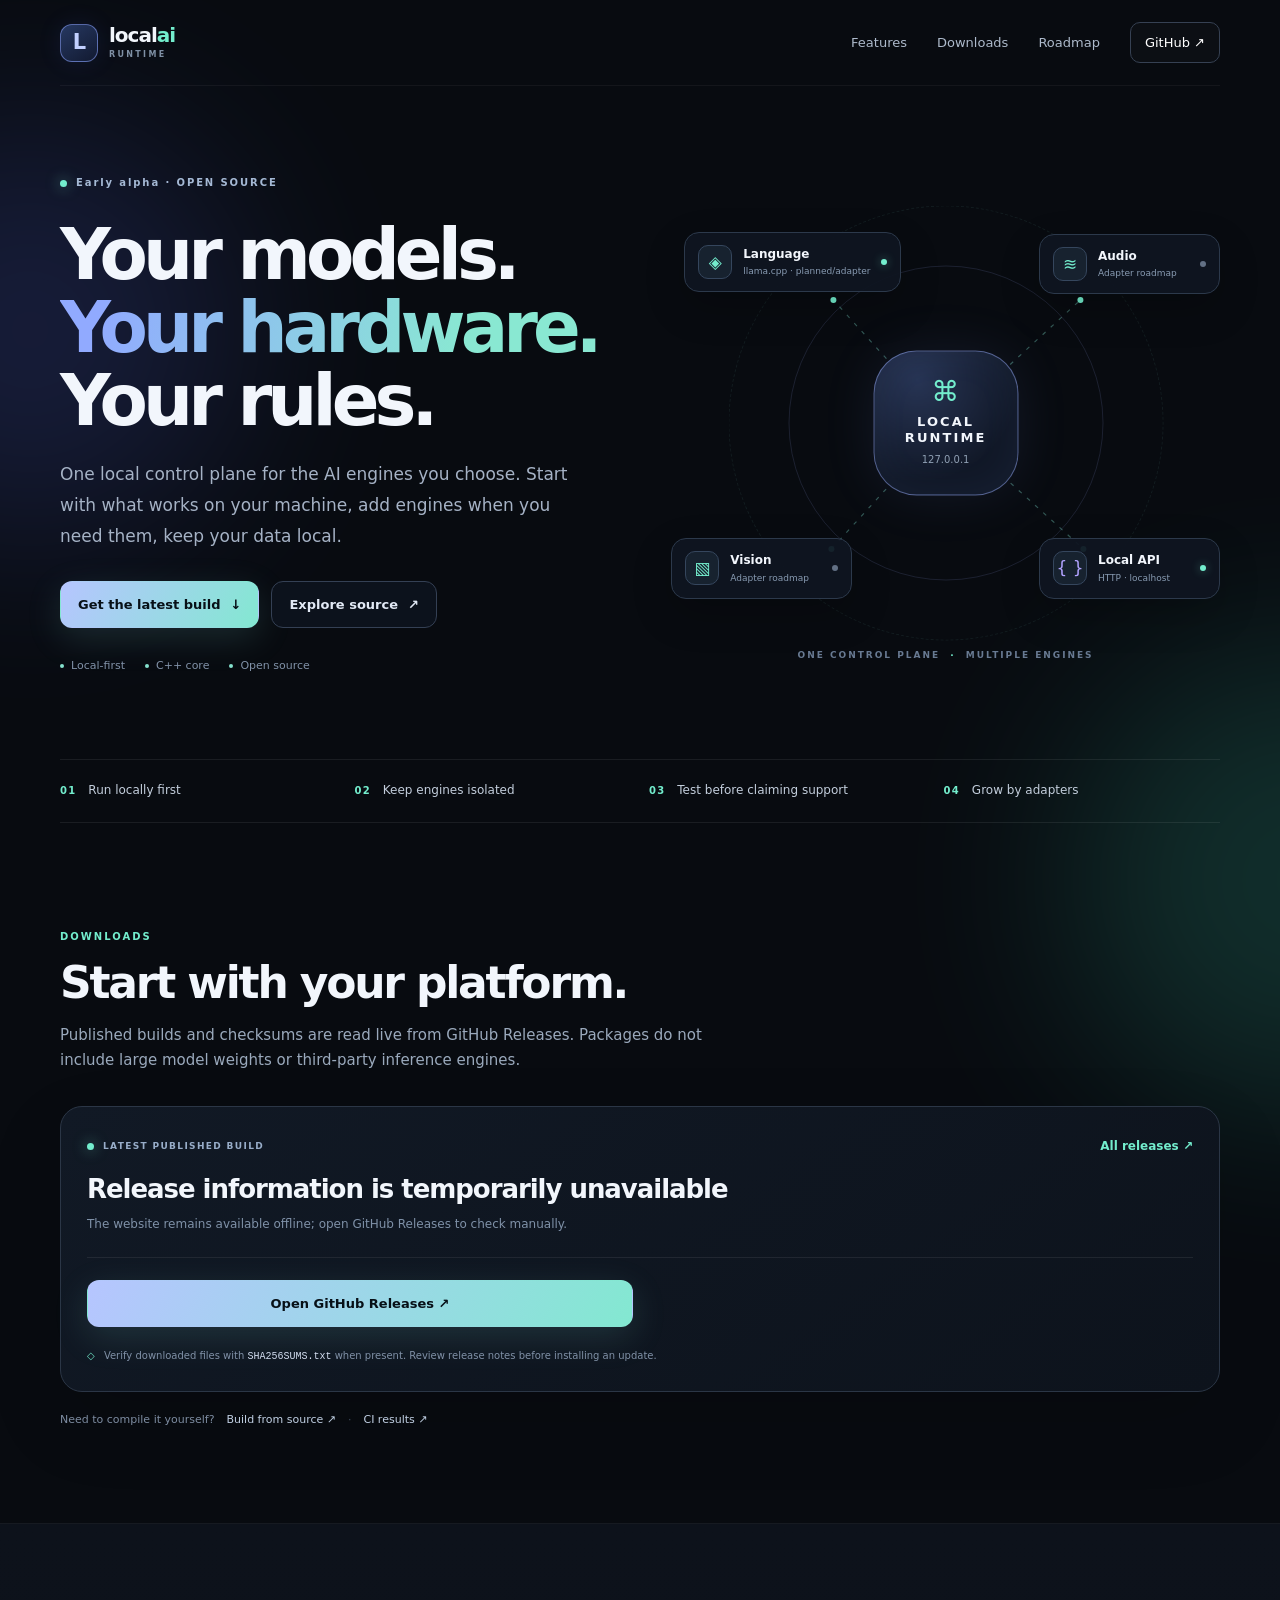
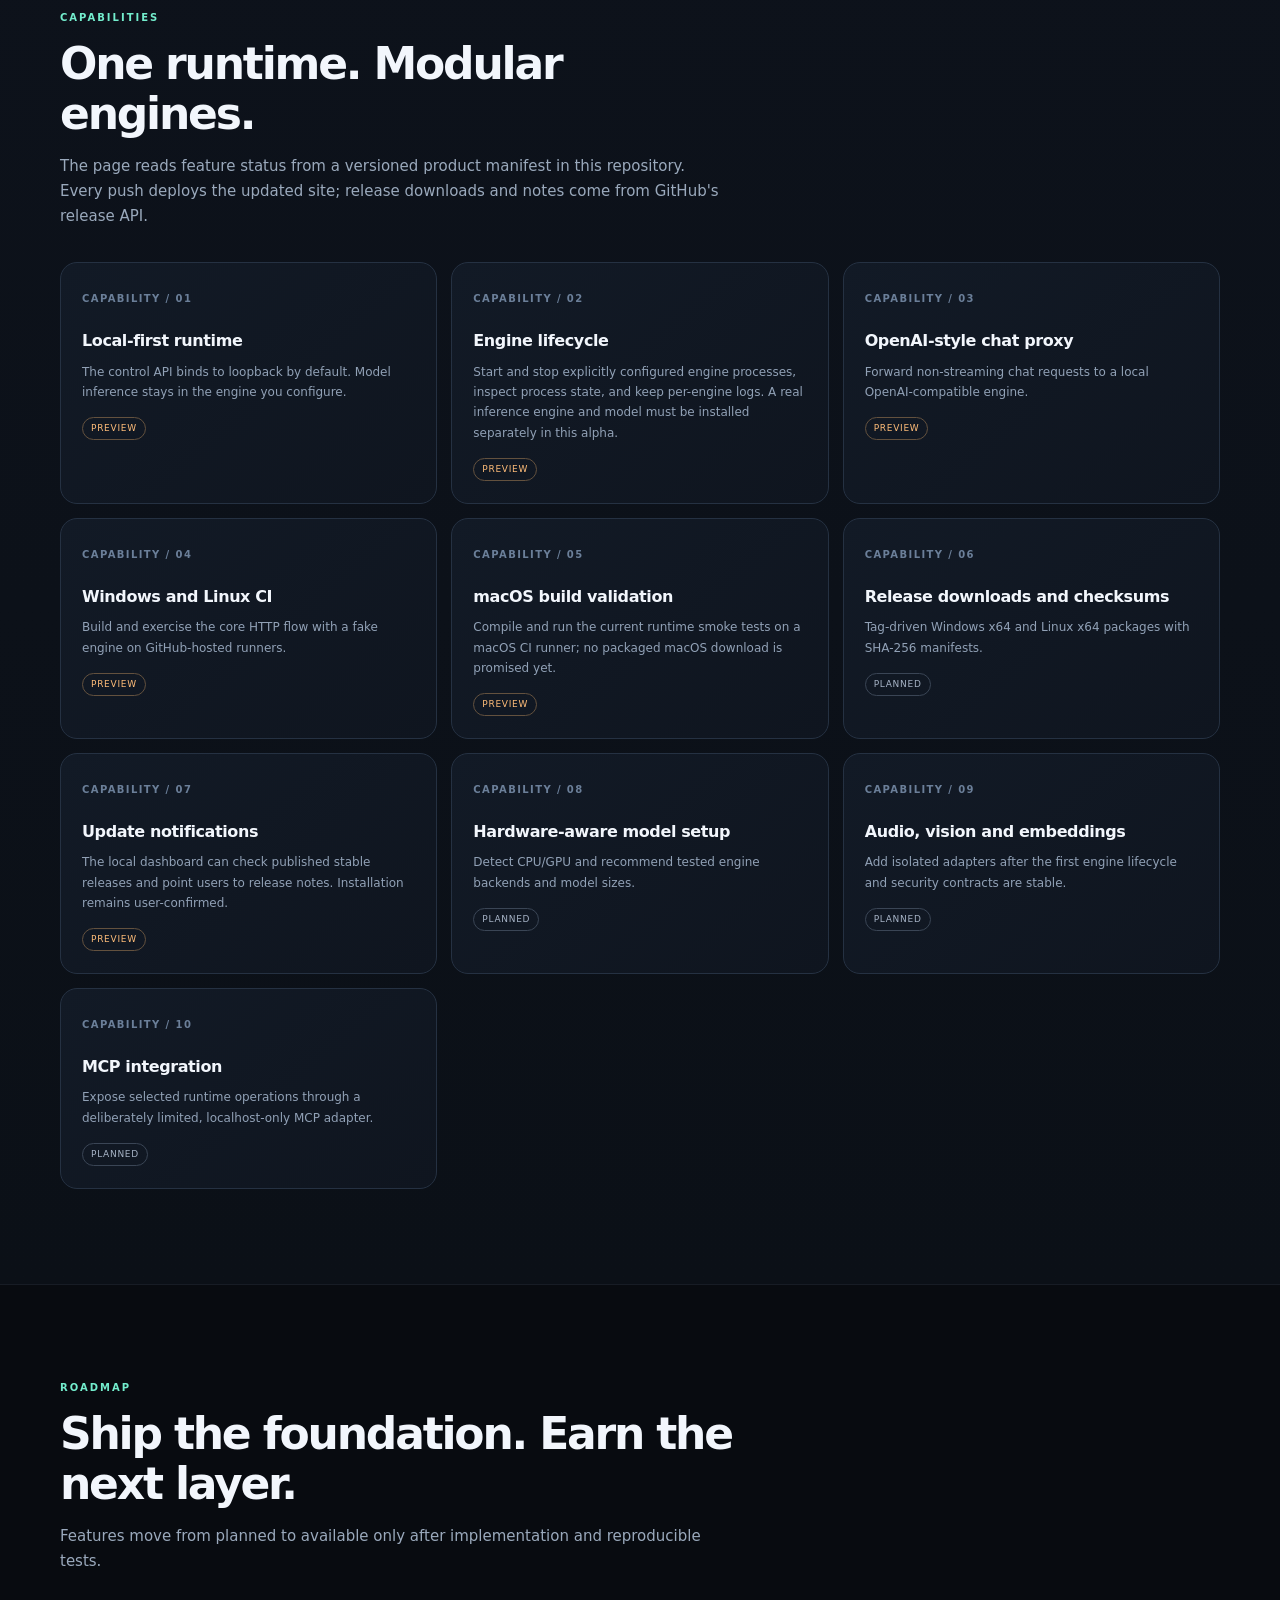
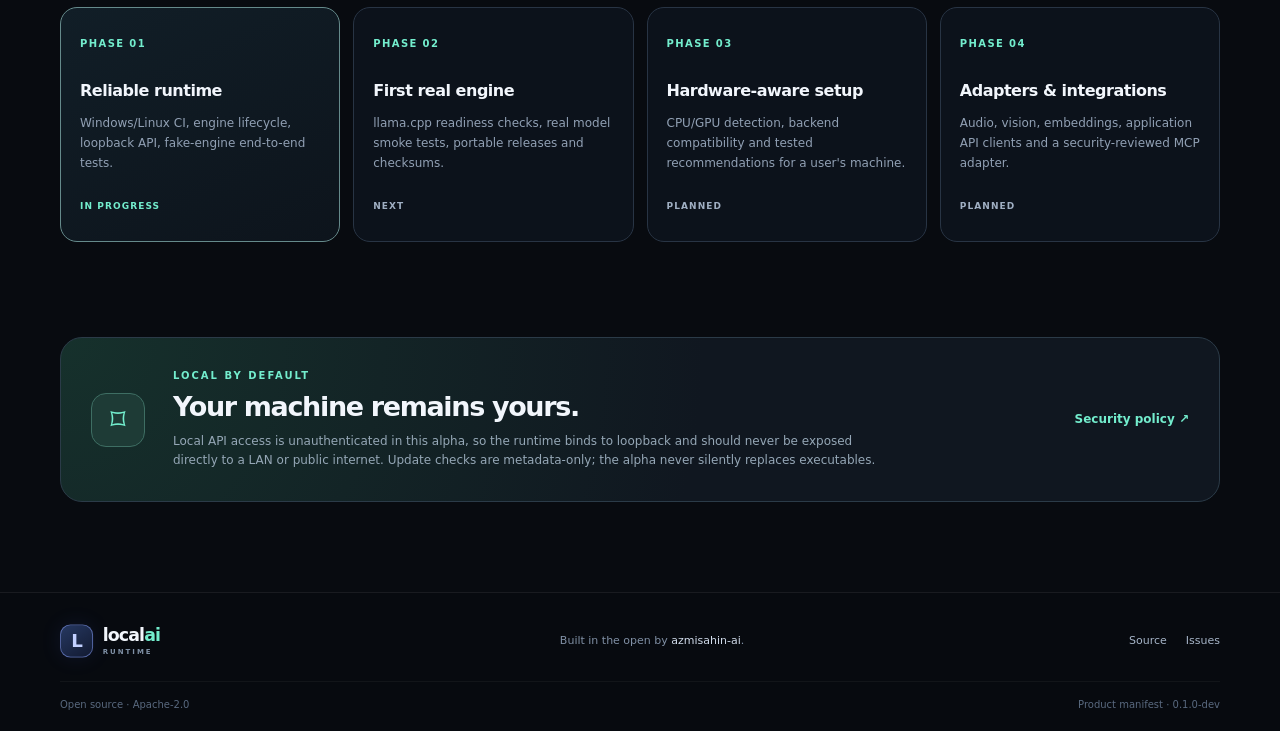
==== site/index.html @ 9ad7e056 "ci: add cross-platform release and website automation" ====
<!doctype html>
<html lang="en">
<head>
  <meta charset="utf-8">
  <meta name="viewport" content="width=device-width, initial-scale=1">
  <meta name="color-scheme" content="dark">
  <meta name="description" content="Local AI Runtime is a local-first, hardware-aware manager for open AI engines, APIs, and models on your own machine or server.">
  <title>Local AI Runtime — Your models. Your hardware.</title>
  <link rel="icon" href="./assets/favicon.svg" type="image/svg+xml">
  <link rel="stylesheet" href="./styles.css">
  <script src="./app.js" defer></script>
</head>
<body>
  <div class="ambient ambient-one"></div><div class="ambient ambient-two"></div>
  <header class="nav container">
    <a class="brand" href="#top" aria-label="Local AI Runtime home"><span class="brand-mark">L</span><span>local<span class="brand-accent">ai</span><small>RUNTIME</small></span></a>
    <nav aria-label="Main navigation">
      <a href="#features">Features</a><a href="#downloads">Downloads</a><a href="#roadmap">Roadmap</a>
      <a class="nav-github" href="https://github.com/azmisahin-ai/local-ai-runtime" target="_blank" rel="noopener noreferrer">GitHub <span aria-hidden="true">↗</span></a>
    </nav>
  </header>

  <main id="top">
    <section class="hero container">
      <div class="hero-copy">
        <div class="status-line"><span class="pulse"></span><span id="project-status">EARLY ALPHA · OPEN SOURCE</span></div>
        <h1>Your models.<br><span class="gradient-text">Your hardware.</span><br>Your rules.</h1>
        <p class="hero-lede">One local control plane for the AI engines you choose. Start with what works on your machine, add engines when you need them, keep your data local.</p>
        <div class="hero-actions"><a class="button button-primary" href="#downloads">Get the latest build <span aria-hidden="true">↓</span></a><a class="button button-ghost" href="https://github.com/azmisahin-ai/local-ai-runtime" target="_blank" rel="noopener noreferrer">Explore source <span aria-hidden="true">↗</span></a></div>
        <div class="hero-proof"><span><i></i> Local-first</span><span><i></i> C++ core</span><span><i></i> Open source</span></div>
      </div>
      <div class="hero-visual" aria-label="Illustration of local AI runtime control plane">
        <div class="orbit orbit-a"></div><div class="orbit orbit-b"></div>
        <div class="core-node"><div class="core-glyph">⌘</div><strong>LOCAL<br>RUNTIME</strong><small>127.0.0.1</small></div>
        <div class="engine-node node-llm"><span class="node-symbol">◈</span><span><strong>Language</strong><small>llama.cpp · planned/adapter</small></span><b class="node-dot"></b></div>
        <div class="engine-node node-audio"><span class="node-symbol">≋</span><span><strong>Audio</strong><small>Adapter roadmap</small></span><b class="node-dot muted"></b></div>
        <div class="engine-node node-vision"><span class="node-symbol">▧</span><span><strong>Vision</strong><small>Adapter roadmap</small></span><b class="node-dot muted"></b></div>
        <div class="engine-node node-api"><span class="node-symbol">{ }</span><span><strong>Local API</strong><small>HTTP · localhost</small></span><b class="node-dot"></b></div>
        <svg class="connectors" viewBox="0 0 540 490" fill="none" aria-hidden="true"><path d="M270 246 L158 122"/><path d="M270 246 L405 122"/><path d="M270 246 L156 371"/><path d="M270 246 L408 371"/><circle cx="270" cy="246" r="4"/><circle cx="158" cy="122" r="3"/><circle cx="405" cy="122" r="3"/><circle cx="156" cy="371" r="3"/><circle cx="408" cy="371" r="3"/></svg>
        <div class="visual-caption">ONE CONTROL PLANE <span>·</span> MULTIPLE ENGINES</div>
      </div>
    </section>

    <section class="signal-strip container" aria-label="Project principles"><div><b>01</b><span>Run locally first</span></div><div><b>02</b><span>Keep engines isolated</span></div><div><b>03</b><span>Test before claiming support</span></div><div><b>04</b><span>Grow by adapters</span></div></section>

    <section id="downloads" class="section container">
      <div class="section-intro"><p class="eyebrow">DOWNLOADS</p><h2>Start with your platform.</h2><p>Published builds and checksums are read live from GitHub Releases. Packages do not include large model weights or third-party inference engines.</p></div>
      <div class="release-card">
        <div class="release-top"><div><span class="release-label"><span class="pulse"></span> LATEST PUBLISHED BUILD</span><h3 id="latest-version">Checking releases…</h3><p id="latest-meta" class="muted-text">Connecting to GitHub Releases</p></div><a id="all-releases" href="https://github.com/azmisahin-ai/local-ai-runtime/releases" target="_blank" rel="noopener noreferrer" class="text-link">All releases ↗</a></div>
        <div id="download-grid" class="download-grid"><div class="download-option"><span class="platform-icon">⊞</span><div><strong>Windows x64</strong><small>Portable ZIP · model engine not included</small></div><span class="download-wait">Loading</span></div><div class="download-option"><span class="platform-icon">⌁</span><div><strong>Linux x64</strong><small>Portable TAR.GZ · runtime dependencies apply</small></div><span class="download-wait">Loading</span></div></div>
        <p class="checksum-note"><span aria-hidden="true">◇</span> Verify downloaded files with <code>SHA256SUMS.txt</code> when present. Review release notes before installing an update.</p>
      </div>
      <div class="download-footnote"><span>Need to compile it yourself?</span><a href="https://github.com/azmisahin-ai/local-ai-runtime#build-from-source" target="_blank" rel="noopener noreferrer">Build from source ↗</a><span class="bullet">·</span><a href="https://github.com/azmisahin-ai/local-ai-runtime/actions" target="_blank" rel="noopener noreferrer">CI results ↗</a></div>
    </section>

    <section id="features" class="section section-alt">
      <div class="container">
        <div class="section-intro"><p class="eyebrow">CAPABILITIES</p><h2>One runtime. Modular engines.</h2><p>The page reads feature status from a versioned product manifest in this repository. Every push deploys the updated site; release downloads and notes come from GitHub's release API.</p></div>
        <div id="feature-grid" class="feature-grid"><div class="feature-card skeleton"></div><div class="feature-card skeleton"></div><div class="feature-card skeleton"></div></div>
      </div>
    </section>

    <section id="roadmap" class="section container roadmap-section">
      <div class="section-intro"><p class="eyebrow">ROADMAP</p><h2>Ship the foundation. Earn the next layer.</h2><p>Features move from planned to available only after implementation and reproducible tests.</p></div>
      <div class="roadmap-grid">
        <article class="roadmap-step current"><span class="step-no">PHASE 01</span><h3>Reliable runtime</h3><p>Windows/Linux CI, engine lifecycle, loopback API, fake-engine end-to-end tests.</p><span class="phase-status">IN PROGRESS</span></article>
        <article class="roadmap-step"><span class="step-no">PHASE 02</span><h3>First real engine</h3><p>llama.cpp readiness checks, real model smoke tests, portable releases and checksums.</p><span class="phase-status">NEXT</span></article>
        <article class="roadmap-step"><span class="step-no">PHASE 03</span><h3>Hardware-aware setup</h3><p>CPU/GPU detection, backend compatibility and tested recommendations for a user's machine.</p><span class="phase-status">PLANNED</span></article>
        <article class="roadmap-step"><span class="step-no">PHASE 04</span><h3>Adapters & integrations</h3><p>Audio, vision, embeddings, application API clients and a security-reviewed MCP adapter.</p><span class="phase-status">PLANNED</span></article>
      </div>
    </section>

    <section class="section safety-section"><div class="container safety-card"><div class="safety-icon">⌑</div><div><p class="eyebrow">LOCAL BY DEFAULT</p><h2>Your machine remains yours.</h2><p>Local API access is unauthenticated in this alpha, so the runtime binds to loopback and should never be exposed directly to a LAN or public internet. Update checks are metadata-only; the alpha never silently replaces executables.</p></div><a href="https://github.com/azmisahin-ai/local-ai-runtime/blob/main/SECURITY.md" target="_blank" rel="noopener noreferrer" class="text-link">Security policy ↗</a></div></section>
  </main>

  <footer class="site-footer"><div class="container footer-inner"><a class="brand" href="#top"><span class="brand-mark">L</span><span>local<span class="brand-accent">ai</span><small>RUNTIME</small></span></a><p>Built in the open by <a href="https://github.com/azmisahin-ai" target="_blank" rel="noopener noreferrer">azmisahin-ai</a>.</p><div><a href="https://github.com/azmisahin-ai/local-ai-runtime" target="_blank" rel="noopener noreferrer">Source</a><a href="https://github.com/azmisahin-ai/local-ai-runtime/issues" target="_blank" rel="noopener noreferrer">Issues</a></div></div><div class="container footer-bottom"><span>Open source · Apache-2.0</span><span id="site-updated">Project data loads from this repository</span></div></footer>
</body>
</html>
---- site/styles.css ----
:root{color-scheme:dark;--bg:#080b10;--panel:#101620;--panel2:#0d121b;--line:#202a38;--text:#f2f6fc;--muted:#9aa9bc;--accent:#91aaff;--mint:#73edcd;--violet:#b2a2ff;--orange:#ffbd79;--radius:22px;font-family:Inter,ui-sans-serif,system-ui,-apple-system,BlinkMacSystemFont,"Segoe UI",sans-serif}*{box-sizing:border-box}html{scroll-behavior:smooth}body{margin:0;background:var(--bg);color:var(--text);font-size:15px;line-height:1.65;overflow-x:hidden}a{color:inherit}.container{width:min(1160px,calc(100% - 48px));margin-inline:auto}.ambient{position:absolute;pointer-events:none;filter:blur(95px);opacity:.17;border-radius:50%;z-index:-1}.ambient-one{width:420px;height:420px;left:-180px;top:120px;background:#5e72ff}.ambient-two{width:460px;height:460px;right:-250px;top:650px;background:#3dd7b0}.nav{height:86px;display:flex;align-items:center;justify-content:space-between;border-bottom:1px solid #ffffff0c}.brand{display:inline-flex;align-items:center;gap:11px;text-decoration:none;font-weight:800;letter-spacing:-.05em;font-size:20px;line-height:1.05}.brand-mark{width:38px;height:38px;display:grid;place-items:center;border:1px solid #8da5ff8c;background:linear-gradient(145deg,#263861,#121a31);border-radius:12px;color:#c2d0ff;font-size:21px;box-shadow:0 0 25px #5d7aff1a}.brand-accent{color:var(--mint)}.brand small{display:block;font-size:8px;letter-spacing:.29em;font-weight:700;color:#7f90a5;margin-top:5px}.nav nav{display:flex;align-items:center;gap:30px}.nav nav a{color:#adbacb;text-decoration:none;font-size:13px;transition:color .2s}.nav nav a:hover{color:white}.nav nav .nav-github{color:#fff;border:1px solid #364153;padding:9px 14px;border-radius:10px;background:#ffffff04}.hero{display:grid;grid-template-columns:1.02fr .98fr;align-items:center;gap:40px;padding-top:84px;padding-bottom:80px;min-height:560px}.status-line,.release-label,.hero-proof span{display:inline-flex;align-items:center;gap:9px}.status-line{color:#a5b9d5;font-size:10px;letter-spacing:.19em;font-weight:800}.pulse{height:7px;width:7px;border-radius:50%;background:var(--mint);display:inline-block;box-shadow:0 0 14px #73edcd9c}.hero h1{font-size:clamp(47px,5.5vw,72px);line-height:1.04;letter-spacing:-.07em;margin:24px 0 21px;font-weight:750}.gradient-text{background:linear-gradient(100deg,#91aaff 8%,#89e8d2 75%);background-clip:text;-webkit-background-clip:text;color:transparent}.hero-lede{max-width:530px;color:#a5b2c5;font-size:17px;line-height:1.8;margin:0}.hero-actions{display:flex;gap:12px;flex-wrap:wrap;margin-top:30px}.button{min-height:47px;display:inline-flex;align-items:center;justify-content:center;gap:10px;padding:0 17px;border-radius:12px;font-weight:700;font-size:13px;text-decoration:none;border:1px solid transparent;transition:transform .18s,border-color .18s,background .18s;cursor:pointer}.button:hover{transform:translateY(-2px)}.button-primary{background:linear-gradient(120deg,#b6c5ff,#83e8d1);color:#071017;box-shadow:0 10px 35px #82d7d026}.button-ghost{border-color:#344054;color:#e2e9f5;background:#0c121c}.hero-proof{display:flex;gap:20px;flex-wrap:wrap;margin-top:29px;color:#8192a8;font-size:11px}.hero-proof span{gap:7px}.hero-proof i{width:4px;height:4px;border-radius:50%;background:#85e2ce}.hero-visual{height:490px;position:relative;isolation:isolate}.orbit{position:absolute;top:50%;left:50%;border:1px solid #9aafff22;border-radius:50%;transform:translate(-50%,-50%)}.orbit-a{height:315px;width:315px}.orbit-b{height:435px;width:435px;border-style:dashed;border-color:#80dcca15}.core-node{position:absolute;z-index:2;top:50%;left:50%;transform:translate(-50%,-50%);height:145px;width:145px;border:1px solid #9bafff7a;border-radius:43px;background:radial-gradient(circle at 30% 20%,#273454,#111827 67%);display:flex;align-items:center;justify-content:center;flex-direction:column;box-shadow:0 0 55px #8ba3ff18,inset 0 0 40px #8daaff0d}.core-glyph{font-size:28px;color:var(--mint);line-height:1}.core-node strong{letter-spacing:.16em;font-size:13px;line-height:1.25;text-align:center;margin-top:8px}.core-node small{font-size:10px;color:#90a0b4;margin-top:6px}.connectors{position:absolute;inset:0;width:100%;height:100%;z-index:-1}.connectors path{stroke:#82e6d25b;stroke-width:1.15;stroke-dasharray:4 7}.connectors circle{fill:var(--mint)}.engine-node{position:absolute;display:flex;align-items:center;gap:11px;padding:12px 13px;background:#0e1520eF;border:1px solid #2c394b;border-radius:15px;min-width:181px;box-shadow:0 15px 40px #0003}.engine-node strong,.engine-node small{display:block}.engine-node strong{font-size:12px}.engine-node small{font-size:9px;color:#889bb2;white-space:nowrap}.node-symbol{display:grid;place-items:center;height:34px;width:34px;border:1px solid #35465d;border-radius:10px;color:var(--mint);font-size:17px;background:#17222f}.node-dot{margin-left:auto;flex:0 0 6px;width:6px;height:6px;background:var(--mint);border-radius:50%;box-shadow:0 0 10px #73edcd75}.node-dot.muted{background:#627084;box-shadow:none}.node-llm{top:54px;left:13px}.node-audio{top:56px;right:0}.node-vision{bottom:69px;left:0}.node-api{bottom:69px;right:0}.node-api .node-symbol{color:var(--violet)}.visual-caption{position:absolute;bottom:5px;left:0;right:0;text-align:center;font-size:9px;letter-spacing:.22em;font-weight:800;color:#687a92}.visual-caption span{color:var(--mint);padding:0 5px}.signal-strip{display:grid;grid-template-columns:repeat(4,1fr);margin-top:4px;margin-bottom:78px;border-block:1px solid #ffffff13;padding:21px 0;gap:18px}.signal-strip div{display:flex;align-items:center;gap:12px;font-size:12px;color:#c3cedc}.signal-strip b{font-size:10px;color:var(--mint);letter-spacing:.12em}.section{padding:28px 0 94px}.section-alt{padding:86px 0 95px;background:linear-gradient(180deg,#0d121b,#0b1017);border-block:1px solid #ffffff0b}.section-intro{max-width:680px;margin-bottom:34px}.eyebrow{font-size:10px;letter-spacing:.2em;font-weight:800;color:var(--mint);margin:0 0 12px}.section-intro h2,.safety-card h2{font-size:clamp(30px,3.5vw,44px);line-height:1.14;letter-spacing:-.05em;margin:0 0 15px}.section-intro>p:last-child{color:#9aa9bc;max-width:670px;margin:0}.release-card{border:1px solid #2b3646;border-radius:var(--radius);background:linear-gradient(145deg,#111925,#0d131c);padding:26px;box-shadow:0 30px 75px #0002}.release-top{display:flex;align-items:flex-start;justify-content:space-between;gap:20px;padding-bottom:22px;border-bottom:1px solid #ffffff13}.release-label{font-size:9px;font-weight:800;letter-spacing:.15em;color:#98adc9}.release-top h3{margin:10px 0 4px;font-size:26px;letter-spacing:-.04em}.muted-text{margin:0;color:#7f91a8;font-size:12px}.text-link{font-size:12px;color:var(--mint);text-decoration:none;font-weight:700}.text-link:hover{text-decoration:underline}.release-top>.text-link{margin-top:4px;white-space:nowrap}.download-grid{display:grid;grid-template-columns:1fr 1fr;gap:14px;padding:22px 0 16px}.download-option{display:flex;align-items:center;gap:12px;padding:15px;border:1px solid #2b3747;background:#0d141e;border-radius:15px;min-width:0}.platform-icon{display:grid;place-items:center;flex:0 0 39px;height:39px;border:1px solid #394962;background:#192438;border-radius:11px;font-size:20px;color:#a8bcff}.download-option div{min-width:0;flex:1}.download-option strong,.download-option small{display:block}.download-option strong{font-size:12px}.download-option small{font-size:10px;color:#7f91a7;line-height:1.5;margin-top:3px}.download-option .button{min-height:35px;padding:0 11px;font-size:11px;white-space:nowrap}.download-wait{font-size:11px;color:#6e8199}.checksum-note{font-size:10px;color:#8091a7;margin:5px 0 0}.checksum-note span{color:var(--mint);padding-right:6px}.checksum-note code{color:#d3def0}.download-footnote{display:flex;gap:12px;align-items:center;flex-wrap:wrap;margin-top:19px;font-size:11px;color:#7d8ca1}.download-footnote a{color:#c1d0e4;text-decoration:none}.download-footnote a:hover{color:var(--mint)}.bullet{color:#3e4b5e}.feature-grid{display:grid;grid-template-columns:repeat(3,1fr);gap:14px}.feature-card{padding:22px 21px;border:1px solid #253142;border-radius:17px;background:linear-gradient(140deg,#121a26,#0f151f);min-height:177px}.feature-card .feature-index{font-size:10px;letter-spacing:.14em;color:#6b7f99;font-weight:800}.feature-card h3{margin:18px 0 7px;font-size:16px;letter-spacing:-.025em}.feature-card p{font-size:12px;line-height:1.7;color:#91a1b6;margin:0}.feature-status{display:inline-flex;border:1px solid #36584f;border-radius:99px;padding:3px 8px;margin-top:15px;color:var(--mint);font-size:9px;letter-spacing:.08em;text-transform:uppercase}.feature-status.planned{color:#a8b5c8;border-color:#3a4555}.feature-status.preview{color:var(--orange);border-color:#63513e}.skeleton{background:linear-gradient(110deg,#111823 8%,#1a2330 18%,#111823 33%);background-size:200% 100%;animation:shine 1.5s linear infinite;min-height:177px}@keyframes shine{to{background-position-x:-200%}}.roadmap-section{padding-top:95px;padding-bottom:95px}.roadmap-grid{display:grid;grid-template-columns:repeat(4,1fr);gap:13px}.roadmap-step{position:relative;min-height:235px;padding:22px 19px;border:1px solid #283444;border-radius:17px;background:#0c121b}.roadmap-step.current{border-color:#658a8b;background:linear-gradient(155deg,#111e27,#0d141c)}.step-no{font-size:10px;letter-spacing:.14em;color:var(--mint);font-weight:800}.roadmap-step h3{font-size:16px;margin:23px 0 8px;letter-spacing:-.03em}.roadmap-step p{font-size:12px;color:#91a0b4;line-height:1.7;margin:0 0 18px}.phase-status{display:inline-flex;color:#a0afc3;font-size:9px;letter-spacing:.12em;font-weight:800}.current .phase-status{color:var(--mint)}.safety-section{padding:0 0 90px}.safety-card{display:grid;grid-template-columns:60px 1fr auto;align-items:center;gap:22px;padding:30px;border:1px solid #2b3b48;border-radius:var(--radius);background:radial-gradient(circle at 0% 0%,#16312c,#101720 55%)}.safety-icon{height:54px;width:54px;display:grid;place-items:center;border-radius:15px;background:#1e3b36;border:1px solid #3e6e63;color:var(--mint);font-size:30px}.safety-card h2{font-size:27px;margin-bottom:9px}.safety-card p:not(.eyebrow){max-width:710px;color:#95a7b6;font-size:12px;margin:0}.safety-card .eyebrow{margin-bottom:7px}.site-footer{border-top:1px solid #ffffff12;padding:28px 0 18px;background:#070a0f}.footer-inner,.footer-bottom{display:flex;align-items:center;justify-content:space-between;gap:18px}.footer-inner .brand{transform:scale(.87);transform-origin:left center}.footer-inner p,.footer-inner>div,.footer-bottom{font-size:11px;color:#8090a5}.footer-inner p a{color:#d1dceb;text-decoration:none}.footer-inner>div{display:flex;gap:19px}.footer-inner>div a{color:#a6b5c8;text-decoration:none}.footer-bottom{margin-top:20px;padding-top:15px;border-top:1px solid #ffffff0b;font-size:10px;color:#59697f}.empty-state{grid-column:1/-1;padding:22px;color:#94a4b7;background:#0c121b;border:1px dashed #2d3948;border-radius:14px;font-size:12px}.status-note{color:#a4b2c5;font-size:12px}.error-text{color:#ffbba9}
@media(max-width:950px){.hero{grid-template-columns:1fr;padding-top:66px}.hero-copy{max-width:720px}.hero-visual{max-width:540px;width:100%;margin:5px auto 0}.feature-grid{grid-template-columns:repeat(2,1fr)}.roadmap-grid{grid-template-columns:repeat(2,1fr)}.safety-card{grid-template-columns:55px 1fr}.safety-card>.text-link{grid-column:2}}
@media(max-width:620px){.container{width:min(100% - 30px,1160px)}.nav{height:72px}.nav nav{gap:14px}.nav nav>a:not(.nav-github){display:none}.hero{padding-top:58px;padding-bottom:42px;gap:18px}.hero h1{font-size:48px}.hero-lede{font-size:15px}.hero-visual{height:390px;transform:scale(.91);transform-origin:top center;margin-bottom:-25px}.orbit-a{width:260px;height:260px}.orbit-b{width:365px;height:365px}.core-node{width:124px;height:124px;border-radius:35px}.node-llm{top:28px;left:-3px}.node-audio{top:27px;right:-3px}.node-vision{bottom:32px;left:-6px}.node-api{bottom:32px;right:-5px}.engine-node{min-width:160px;padding:10px 9px;gap:8px}.engine-node small{font-size:8px}.node-symbol{height:29px;width:29px}.signal-strip{grid-template-columns:1fr 1fr;margin-bottom:50px;gap:17px 9px}.section{padding-bottom:70px}.section-alt,.roadmap-section{padding-top:70px;padding-bottom:70px}.download-grid{grid-template-columns:1fr}.release-card{padding:18px}.release-top{align-items:flex-start}.release-top h3{font-size:22px}.feature-grid,.roadmap-grid{grid-template-columns:1fr}.feature-card{min-height:0}.roadmap-step{min-height:0}.safety-card{grid-template-columns:1fr;padding:23px}.safety-card>.text-link{grid-column:1}.footer-inner{flex-wrap:wrap}.footer-inner p{order:3;flex-basis:100%;margin:0}.footer-bottom{align-items:flex-start;flex-direction:column;gap:4px}.download-option{flex-wrap:wrap}.download-option .button{margin-left:auto}}
.release-notes{border-top:1px solid #ffffff10;padding-top:14px;margin-top:4px}.release-notes summary{font-size:11px;color:#aebed0;cursor:pointer}.release-body{white-space:pre-wrap;max-height:260px;overflow:auto;font:11px/1.65 ui-monospace,SFMono-Regular,Consolas,monospace;color:#8ea0b6}
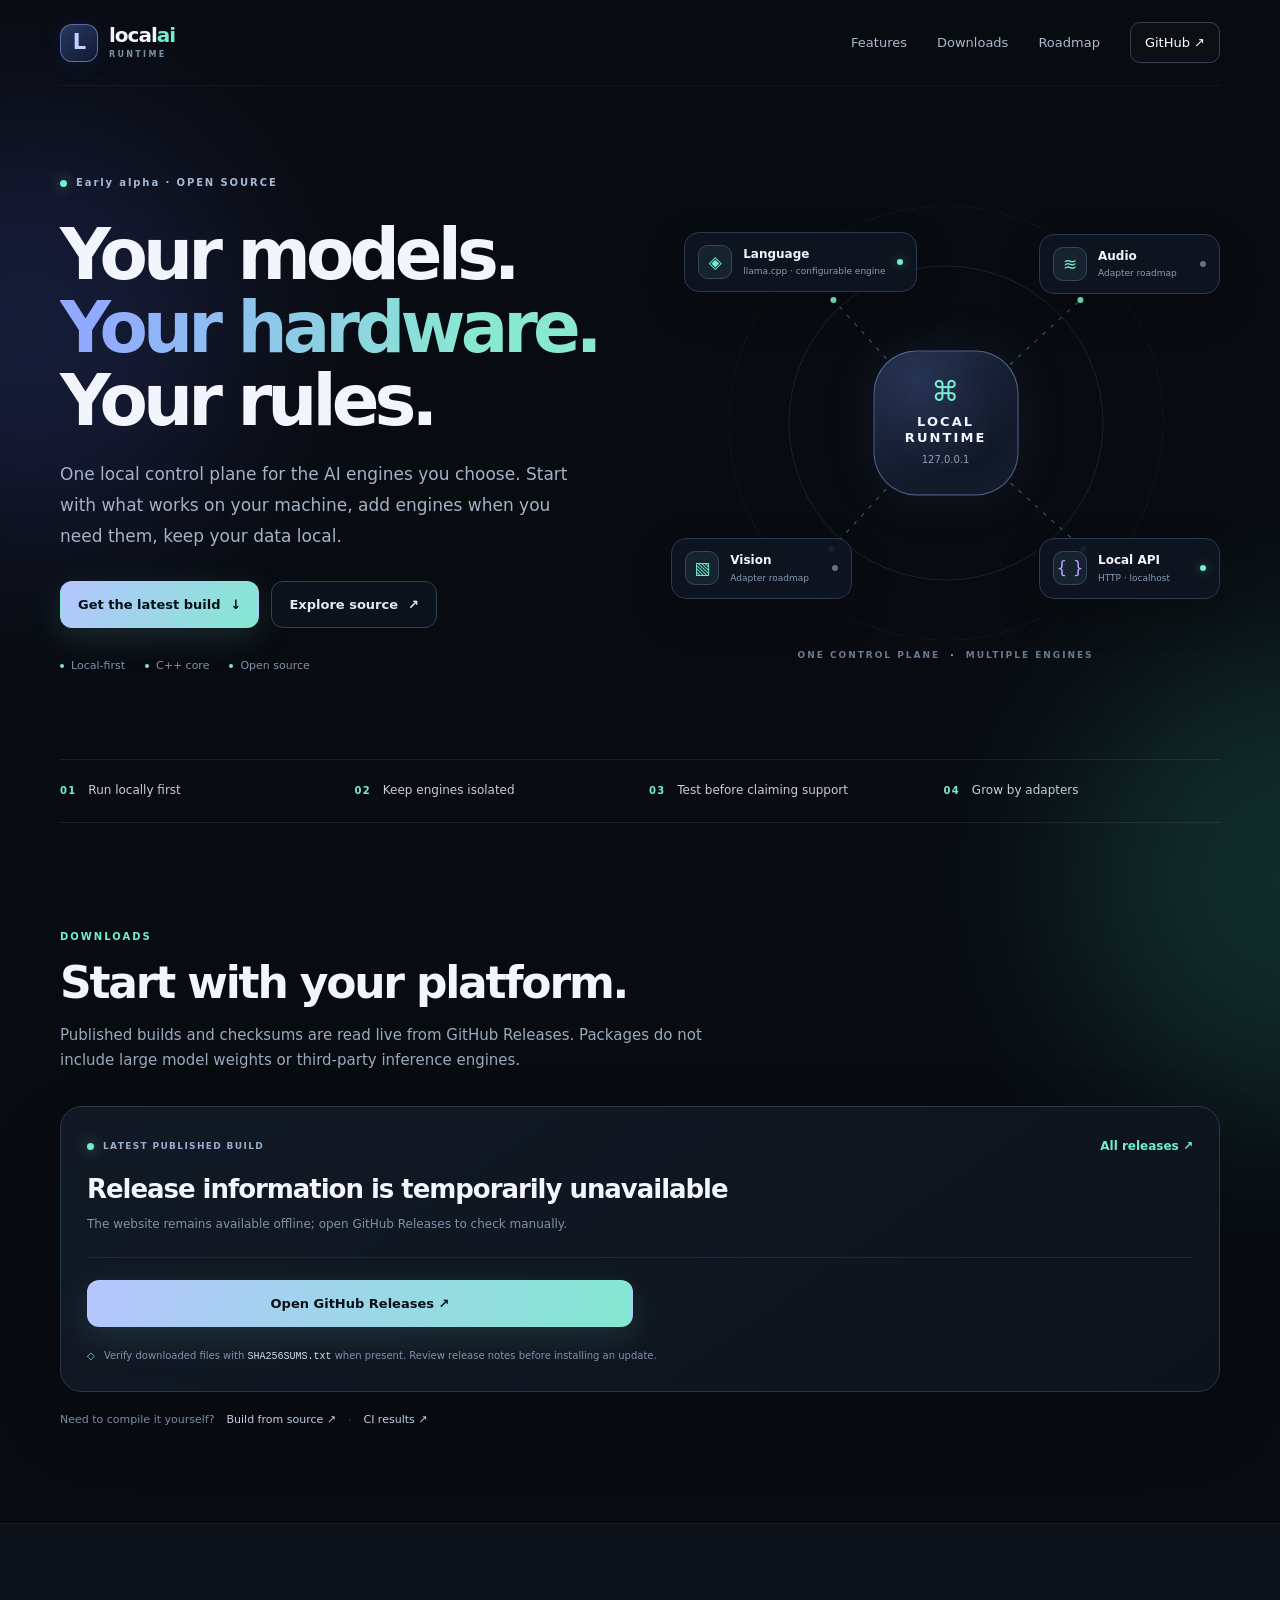
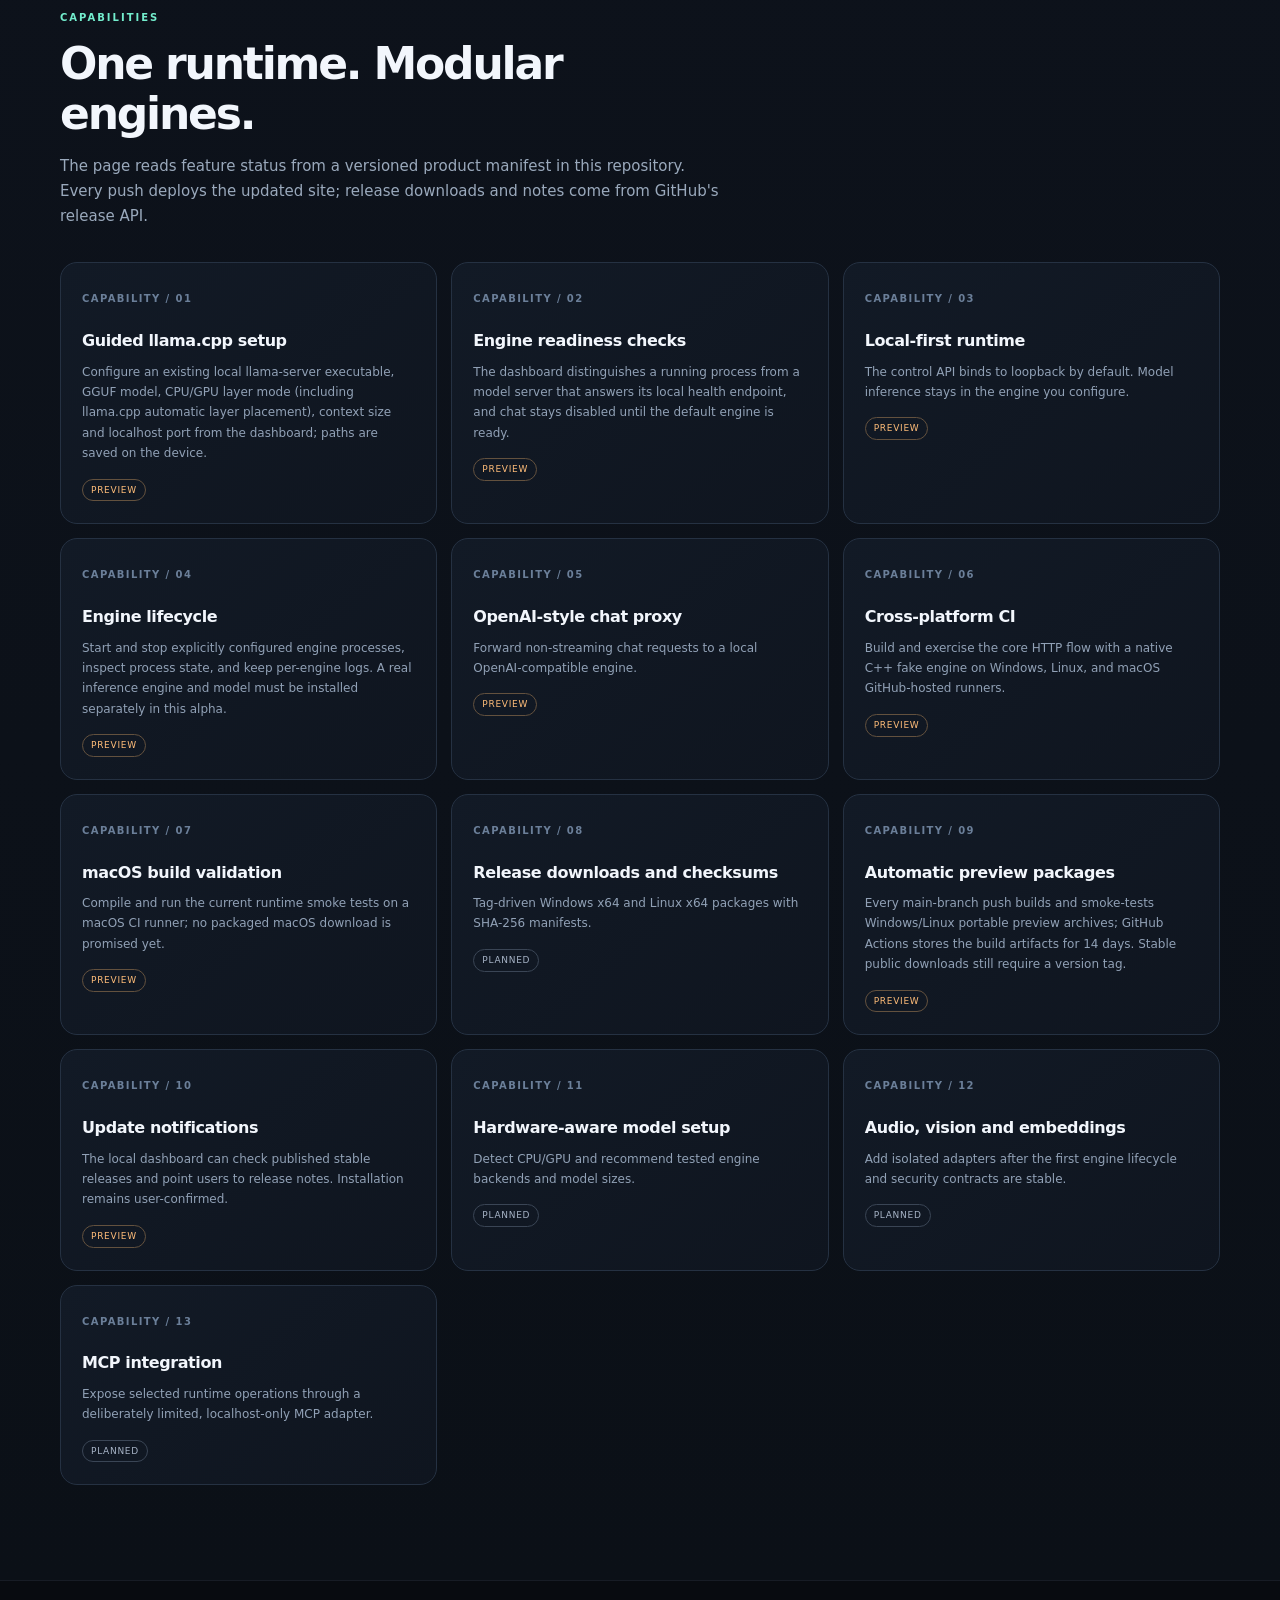
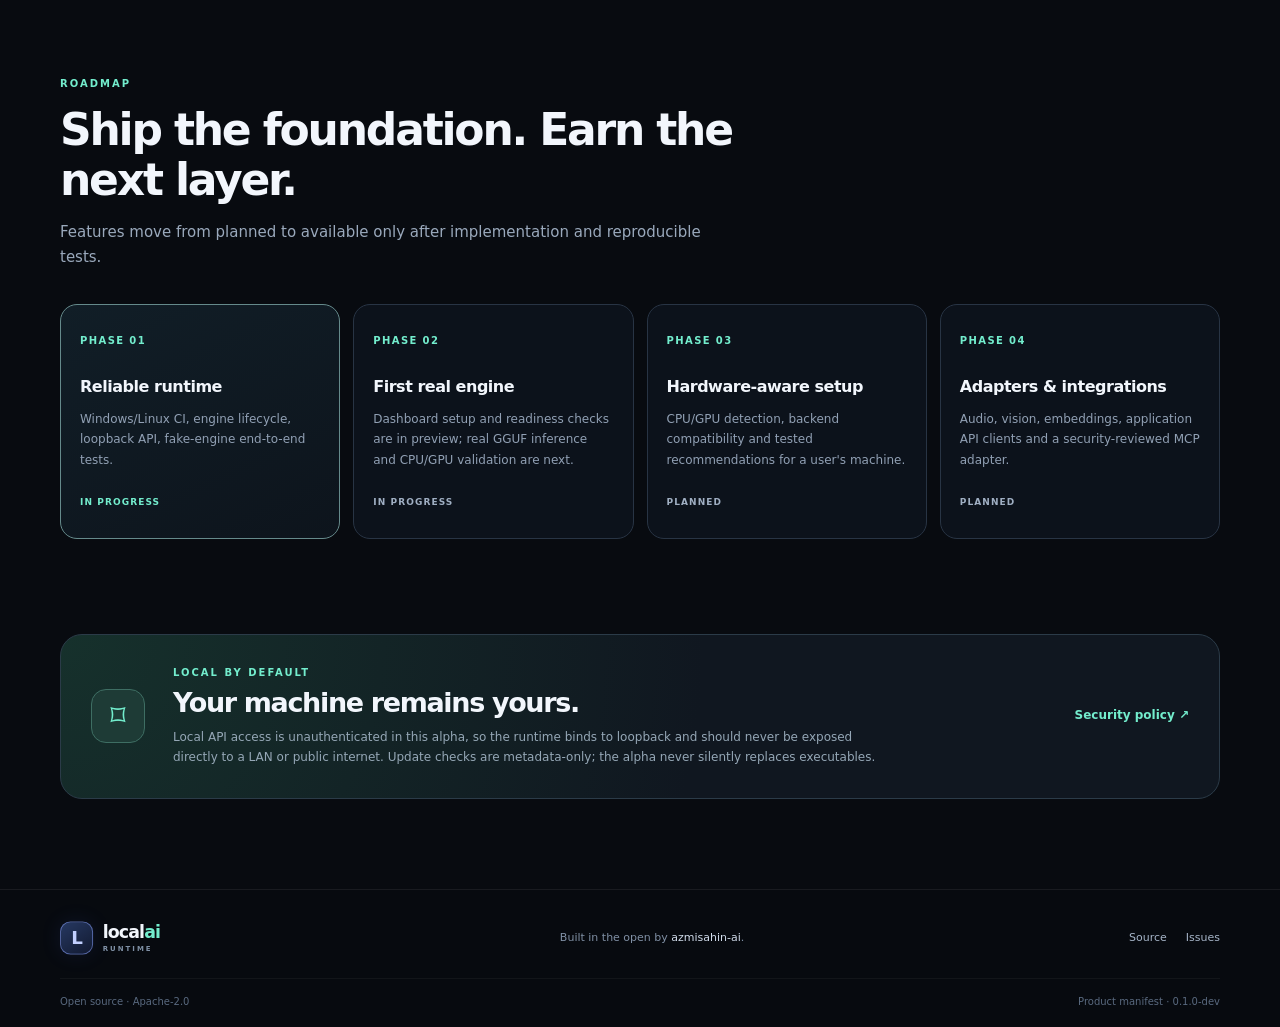
==== commit 79bd0ac3: "docs: document llama.cpp setup preview and readiness" ====
--- a/site/index.html
+++ b/site/index.html
@@ -32,7 +32,7 @@
       <div class="hero-visual" aria-label="Illustration of local AI runtime control plane">
         <div class="orbit orbit-a"></div><div class="orbit orbit-b"></div>
         <div class="core-node"><div class="core-glyph">⌘</div><strong>LOCAL<br>RUNTIME</strong><small>127.0.0.1</small></div>
-        <div class="engine-node node-llm"><span class="node-symbol">◈</span><span><strong>Language</strong><small>llama.cpp · planned/adapter</small></span><b class="node-dot"></b></div>
+        <div class="engine-node node-llm"><span class="node-symbol">◈</span><span><strong>Language</strong><small>llama.cpp · configurable engine</small></span><b class="node-dot"></b></div>
         <div class="engine-node node-audio"><span class="node-symbol">≋</span><span><strong>Audio</strong><small>Adapter roadmap</small></span><b class="node-dot muted"></b></div>
         <div class="engine-node node-vision"><span class="node-symbol">▧</span><span><strong>Vision</strong><small>Adapter roadmap</small></span><b class="node-dot muted"></b></div>
         <div class="engine-node node-api"><span class="node-symbol">{ }</span><span><strong>Local API</strong><small>HTTP · localhost</small></span><b class="node-dot"></b></div>
@@ -64,7 +64,7 @@
       <div class="section-intro"><p class="eyebrow">ROADMAP</p><h2>Ship the foundation. Earn the next layer.</h2><p>Features move from planned to available only after implementation and reproducible tests.</p></div>
       <div class="roadmap-grid">
         <article class="roadmap-step current"><span class="step-no">PHASE 01</span><h3>Reliable runtime</h3><p>Windows/Linux CI, engine lifecycle, loopback API, fake-engine end-to-end tests.</p><span class="phase-status">IN PROGRESS</span></article>
-        <article class="roadmap-step"><span class="step-no">PHASE 02</span><h3>First real engine</h3><p>llama.cpp readiness checks, real model smoke tests, portable releases and checksums.</p><span class="phase-status">NEXT</span></article>
+        <article class="roadmap-step"><span class="step-no">PHASE 02</span><h3>First real engine</h3><p>Dashboard setup and readiness checks are in preview; real GGUF inference and CPU/GPU validation are next.</p><span class="phase-status">IN PROGRESS</span></article>
         <article class="roadmap-step"><span class="step-no">PHASE 03</span><h3>Hardware-aware setup</h3><p>CPU/GPU detection, backend compatibility and tested recommendations for a user's machine.</p><span class="phase-status">PLANNED</span></article>
         <article class="roadmap-step"><span class="step-no">PHASE 04</span><h3>Adapters & integrations</h3><p>Audio, vision, embeddings, application API clients and a security-reviewed MCP adapter.</p><span class="phase-status">PLANNED</span></article>
       </div>
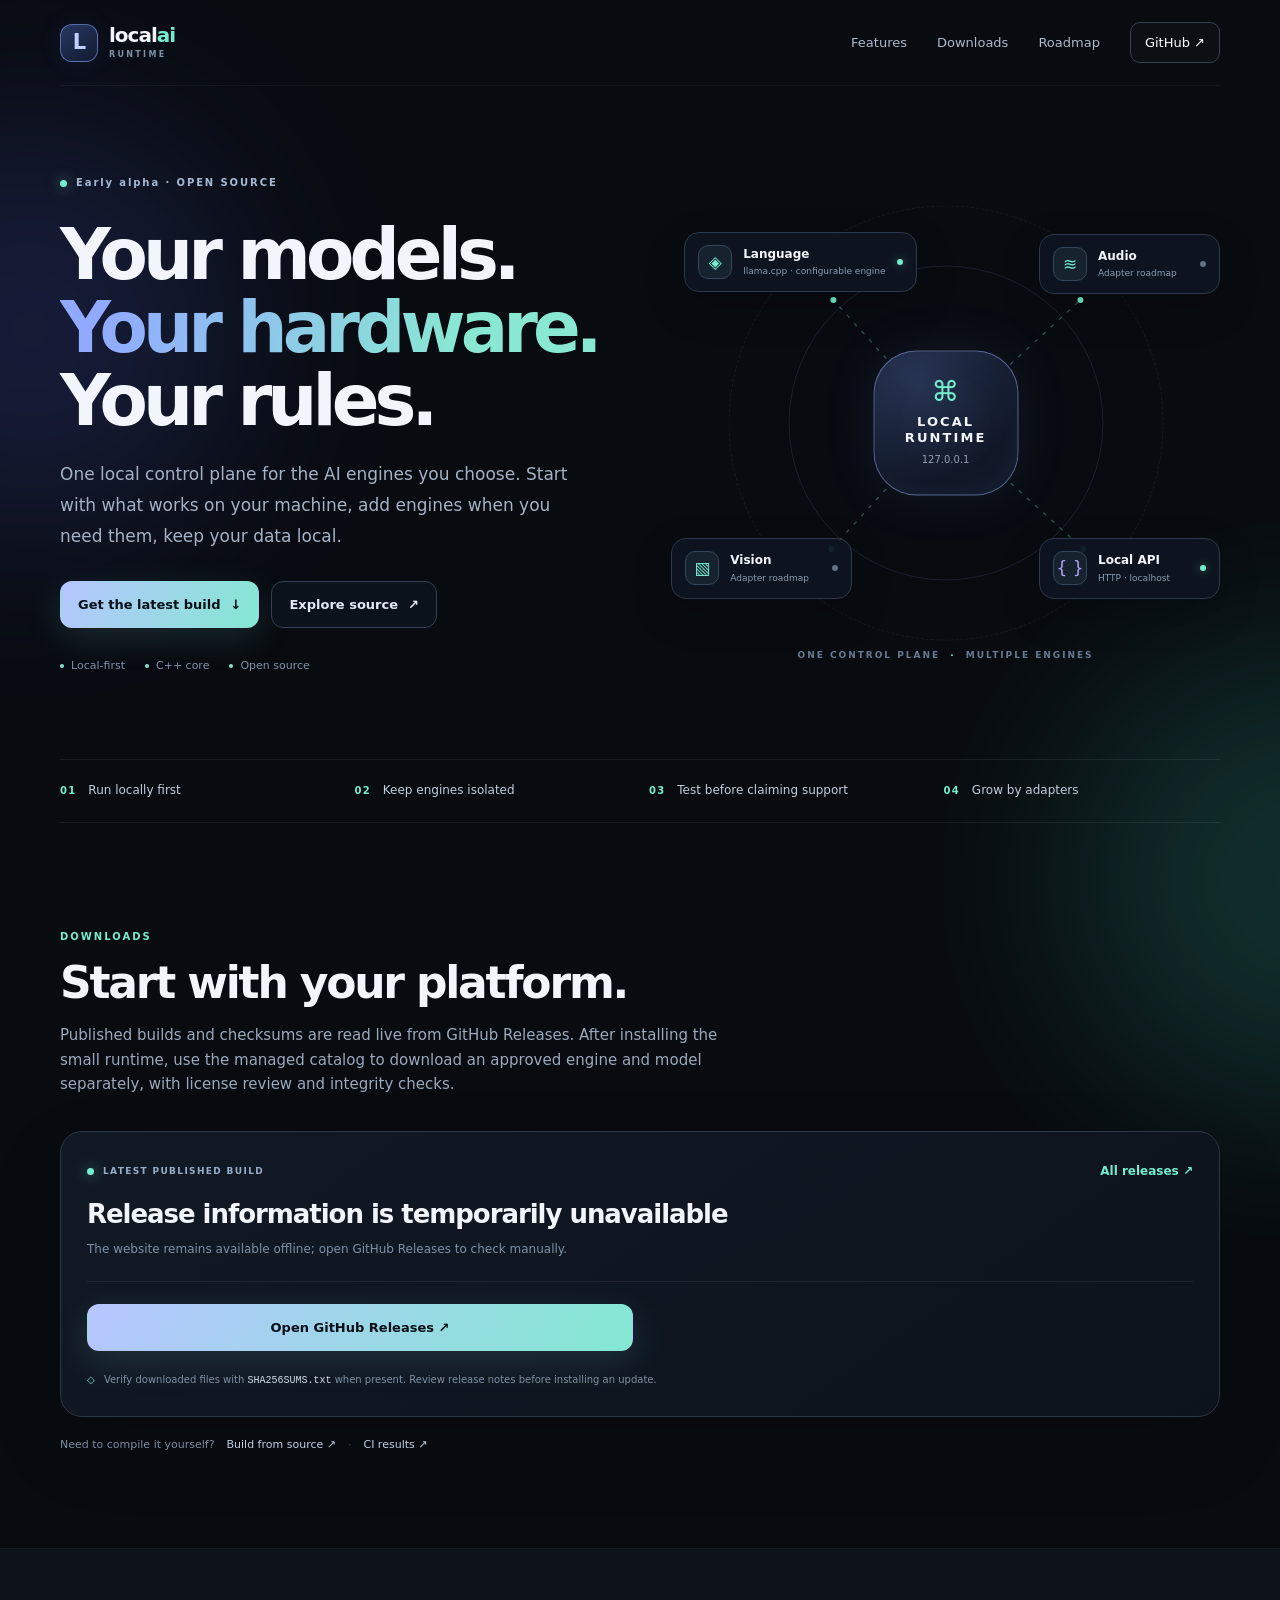
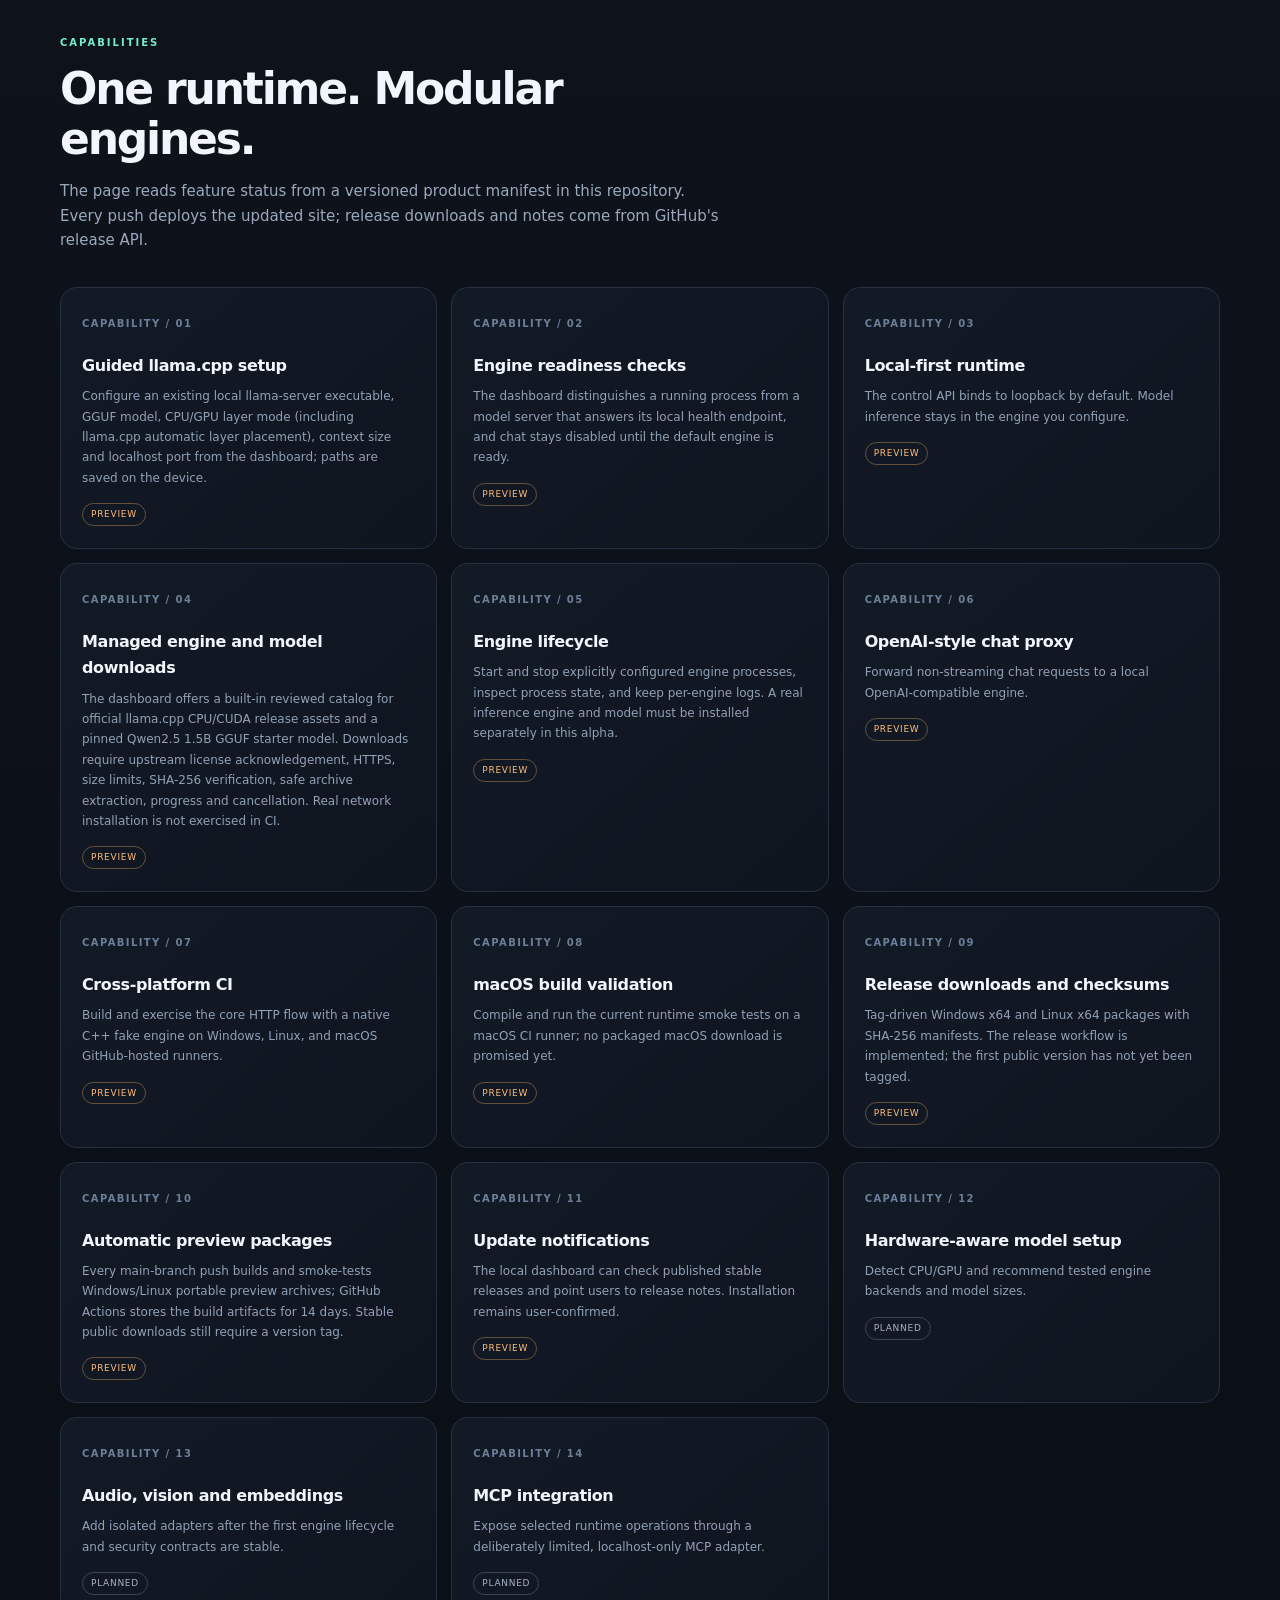
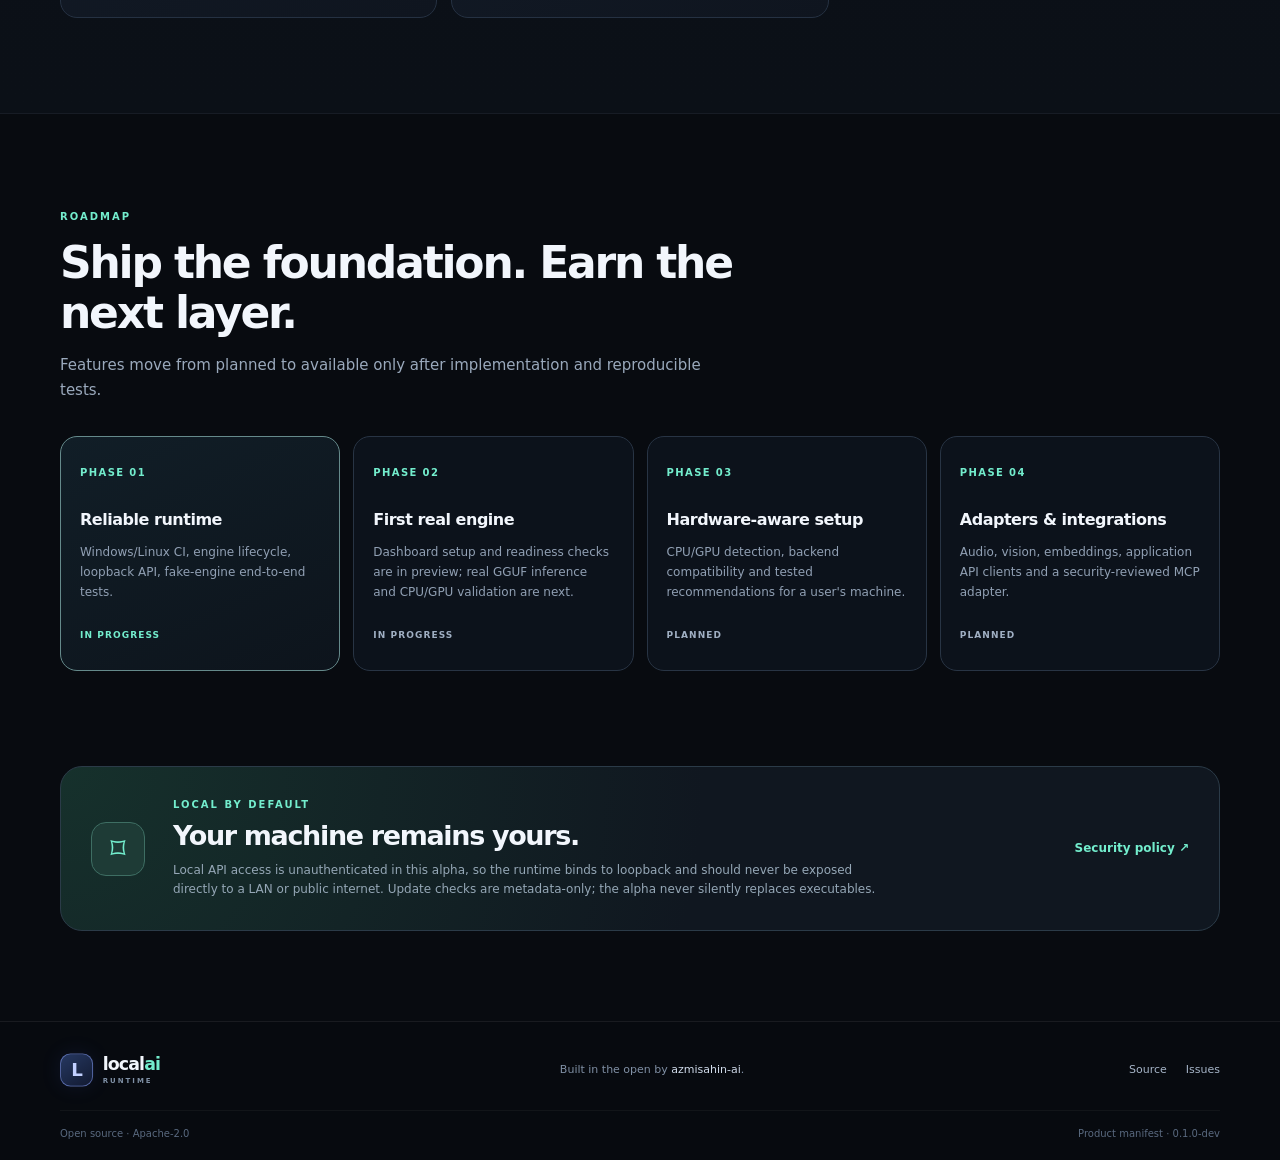
==== commit a373d13e: "feat(components): add verified engine and model catalog installer" ====
--- a/site/index.html
+++ b/site/index.html
@@ -44,7 +44,7 @@
     <section class="signal-strip container" aria-label="Project principles"><div><b>01</b><span>Run locally first</span></div><div><b>02</b><span>Keep engines isolated</span></div><div><b>03</b><span>Test before claiming support</span></div><div><b>04</b><span>Grow by adapters</span></div></section>
 
     <section id="downloads" class="section container">
-      <div class="section-intro"><p class="eyebrow">DOWNLOADS</p><h2>Start with your platform.</h2><p>Published builds and checksums are read live from GitHub Releases. Packages do not include large model weights or third-party inference engines.</p></div>
+      <div class="section-intro"><p class="eyebrow">DOWNLOADS</p><h2>Start with your platform.</h2><p>Published builds and checksums are read live from GitHub Releases. After installing the small runtime, use the managed catalog to download an approved engine and model separately, with license review and integrity checks.</p></div>
       <div class="release-card">
         <div class="release-top"><div><span class="release-label"><span class="pulse"></span> LATEST PUBLISHED BUILD</span><h3 id="latest-version">Checking releases…</h3><p id="latest-meta" class="muted-text">Connecting to GitHub Releases</p></div><a id="all-releases" href="https://github.com/azmisahin-ai/local-ai-runtime/releases" target="_blank" rel="noopener noreferrer" class="text-link">All releases ↗</a></div>
         <div id="download-grid" class="download-grid"><div class="download-option"><span class="platform-icon">⊞</span><div><strong>Windows x64</strong><small>Portable ZIP · model engine not included</small></div><span class="download-wait">Loading</span></div><div class="download-option"><span class="platform-icon">⌁</span><div><strong>Linux x64</strong><small>Portable TAR.GZ · runtime dependencies apply</small></div><span class="download-wait">Loading</span></div></div>
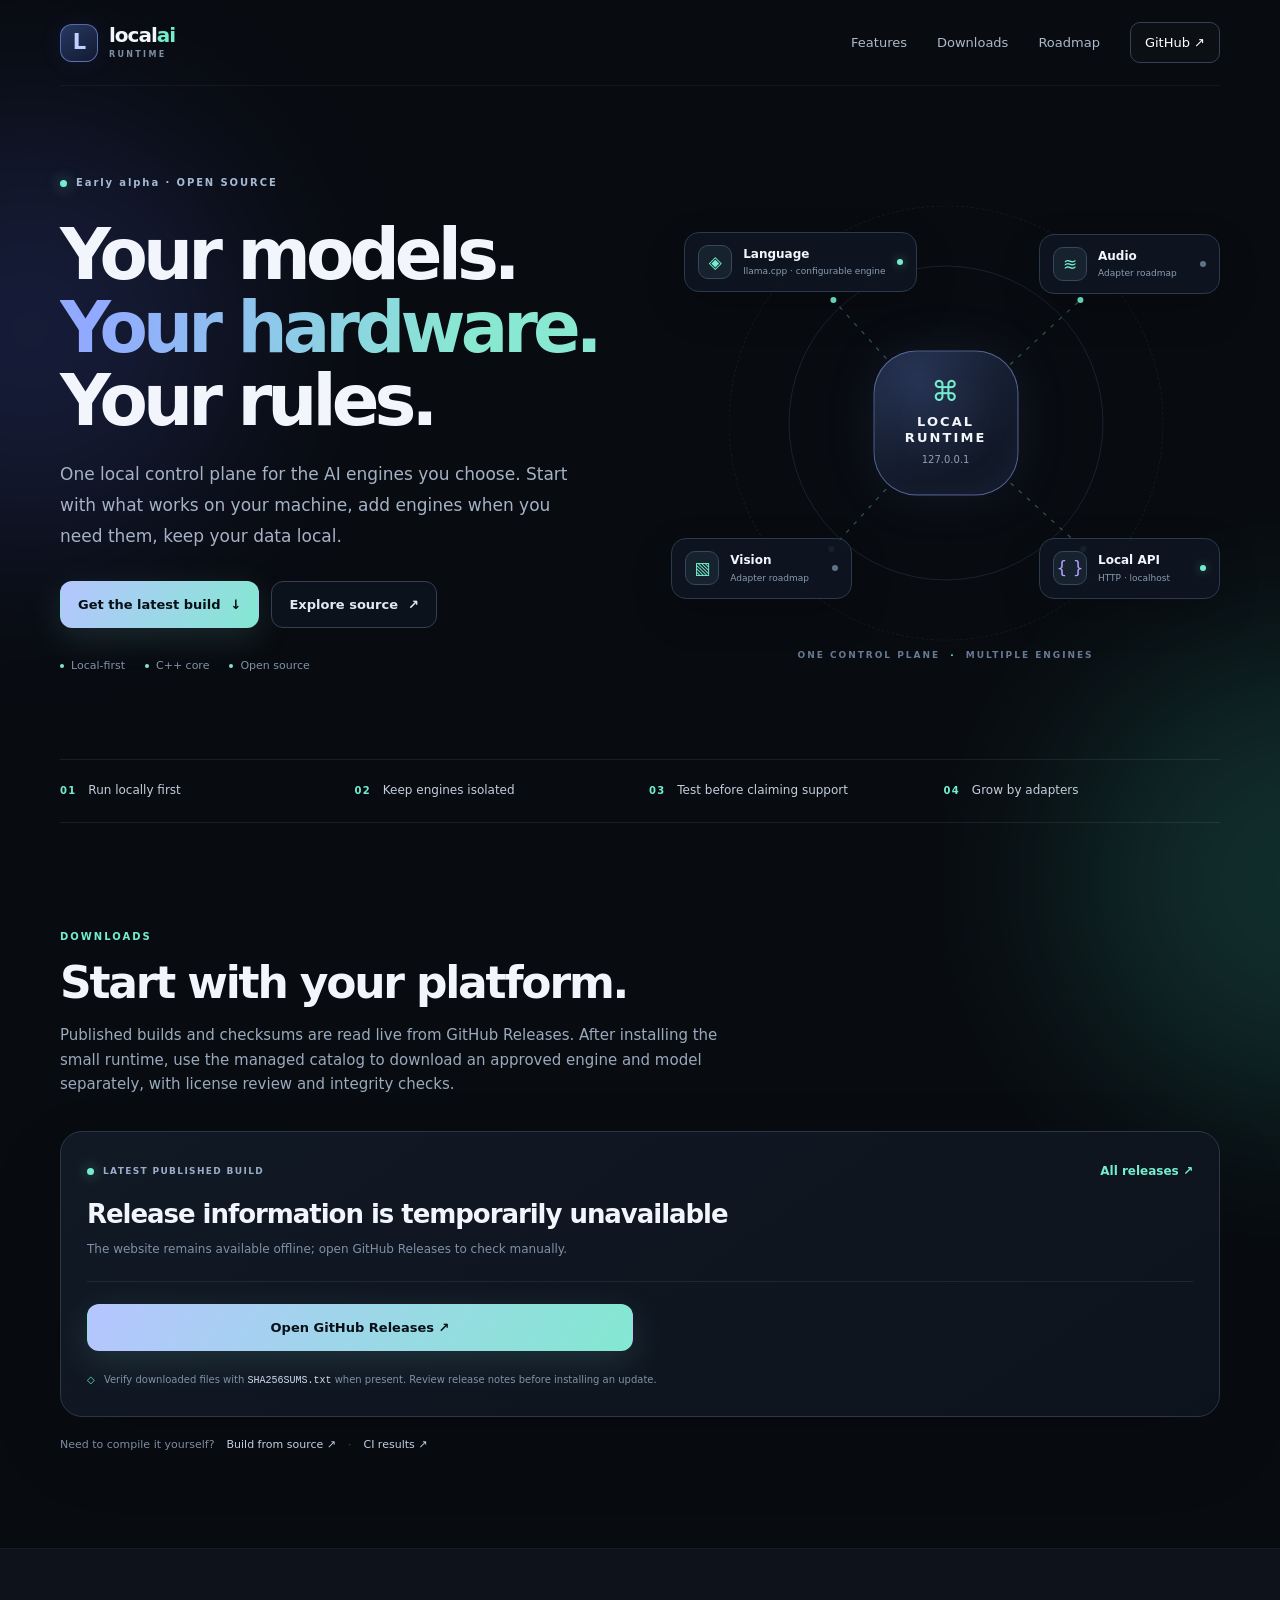
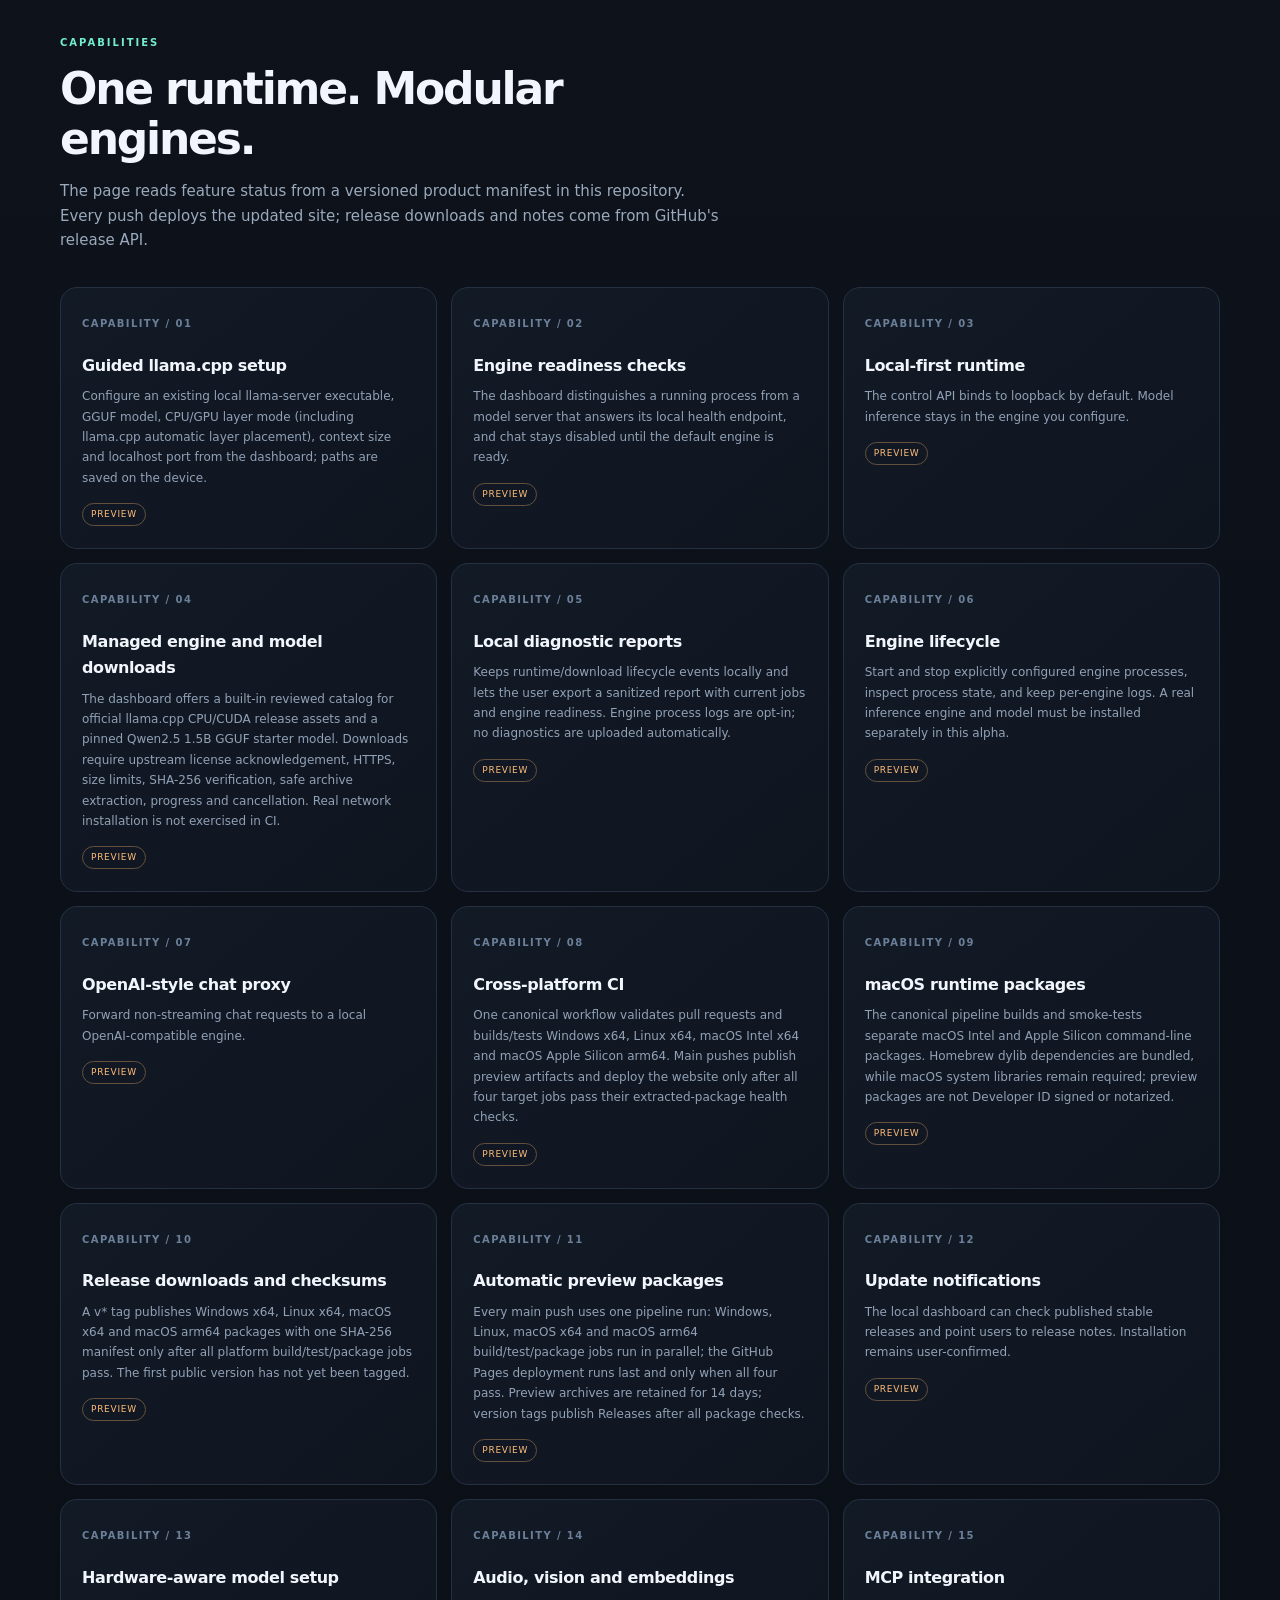
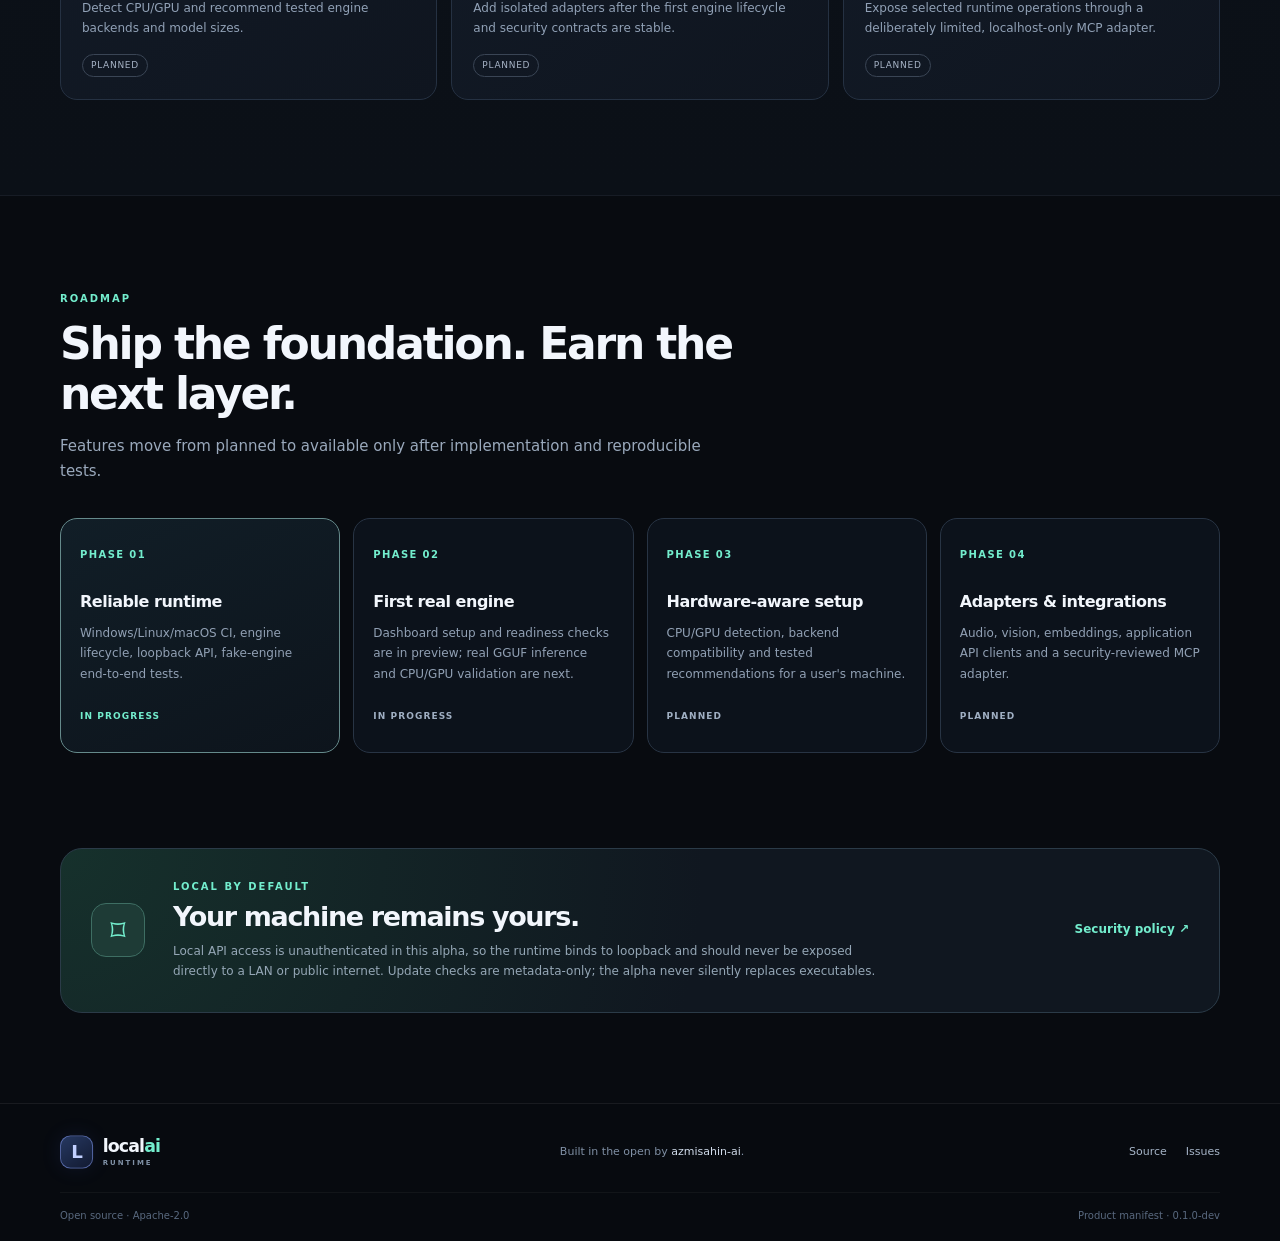
==== commit 169878e9: "ci: unify cross-platform pipeline and fix Windows bind" ====
--- a/site/index.html
+++ b/site/index.html
@@ -63,7 +63,7 @@
     <section id="roadmap" class="section container roadmap-section">
       <div class="section-intro"><p class="eyebrow">ROADMAP</p><h2>Ship the foundation. Earn the next layer.</h2><p>Features move from planned to available only after implementation and reproducible tests.</p></div>
       <div class="roadmap-grid">
-        <article class="roadmap-step current"><span class="step-no">PHASE 01</span><h3>Reliable runtime</h3><p>Windows/Linux CI, engine lifecycle, loopback API, fake-engine end-to-end tests.</p><span class="phase-status">IN PROGRESS</span></article>
+        <article class="roadmap-step current"><span class="step-no">PHASE 01</span><h3>Reliable runtime</h3><p>Windows/Linux/macOS CI, engine lifecycle, loopback API, fake-engine end-to-end tests.</p><span class="phase-status">IN PROGRESS</span></article>
         <article class="roadmap-step"><span class="step-no">PHASE 02</span><h3>First real engine</h3><p>Dashboard setup and readiness checks are in preview; real GGUF inference and CPU/GPU validation are next.</p><span class="phase-status">IN PROGRESS</span></article>
         <article class="roadmap-step"><span class="step-no">PHASE 03</span><h3>Hardware-aware setup</h3><p>CPU/GPU detection, backend compatibility and tested recommendations for a user's machine.</p><span class="phase-status">PLANNED</span></article>
         <article class="roadmap-step"><span class="step-no">PHASE 04</span><h3>Adapters & integrations</h3><p>Audio, vision, embeddings, application API clients and a security-reviewed MCP adapter.</p><span class="phase-status">PLANNED</span></article>
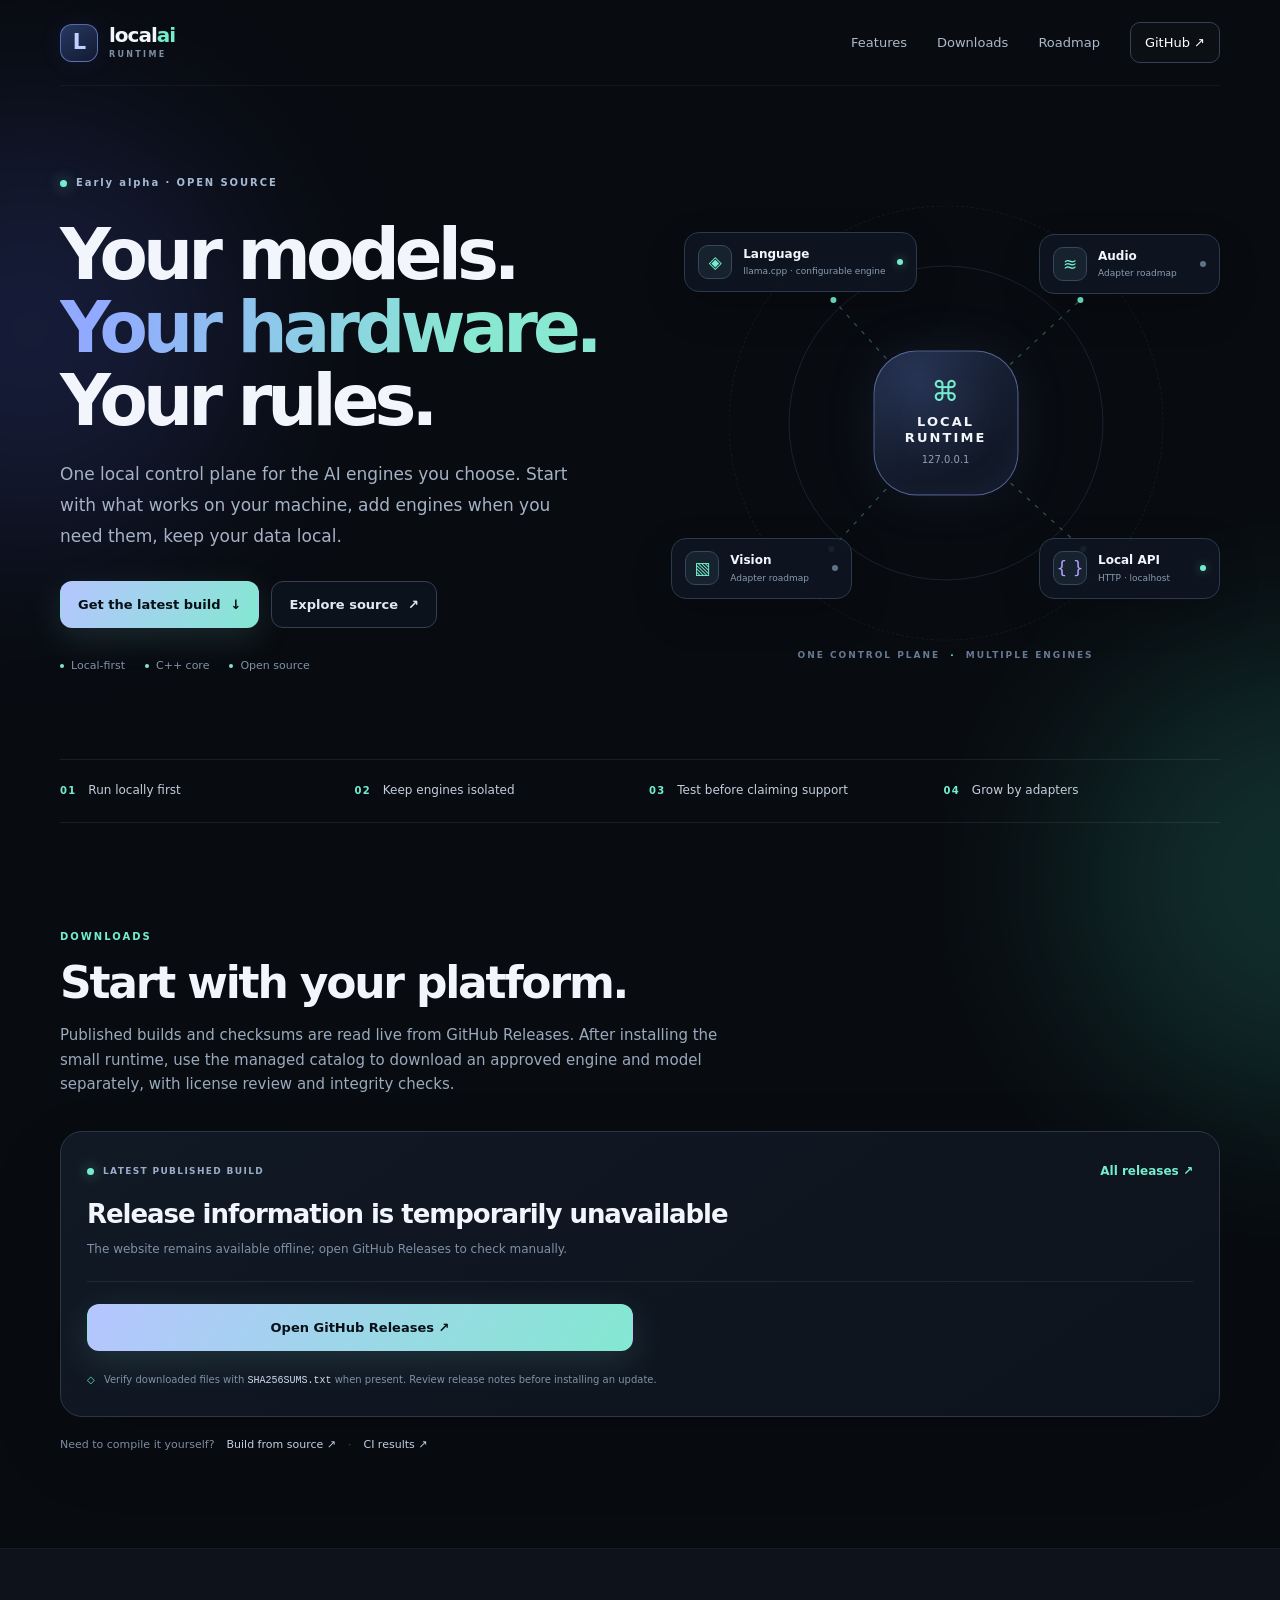
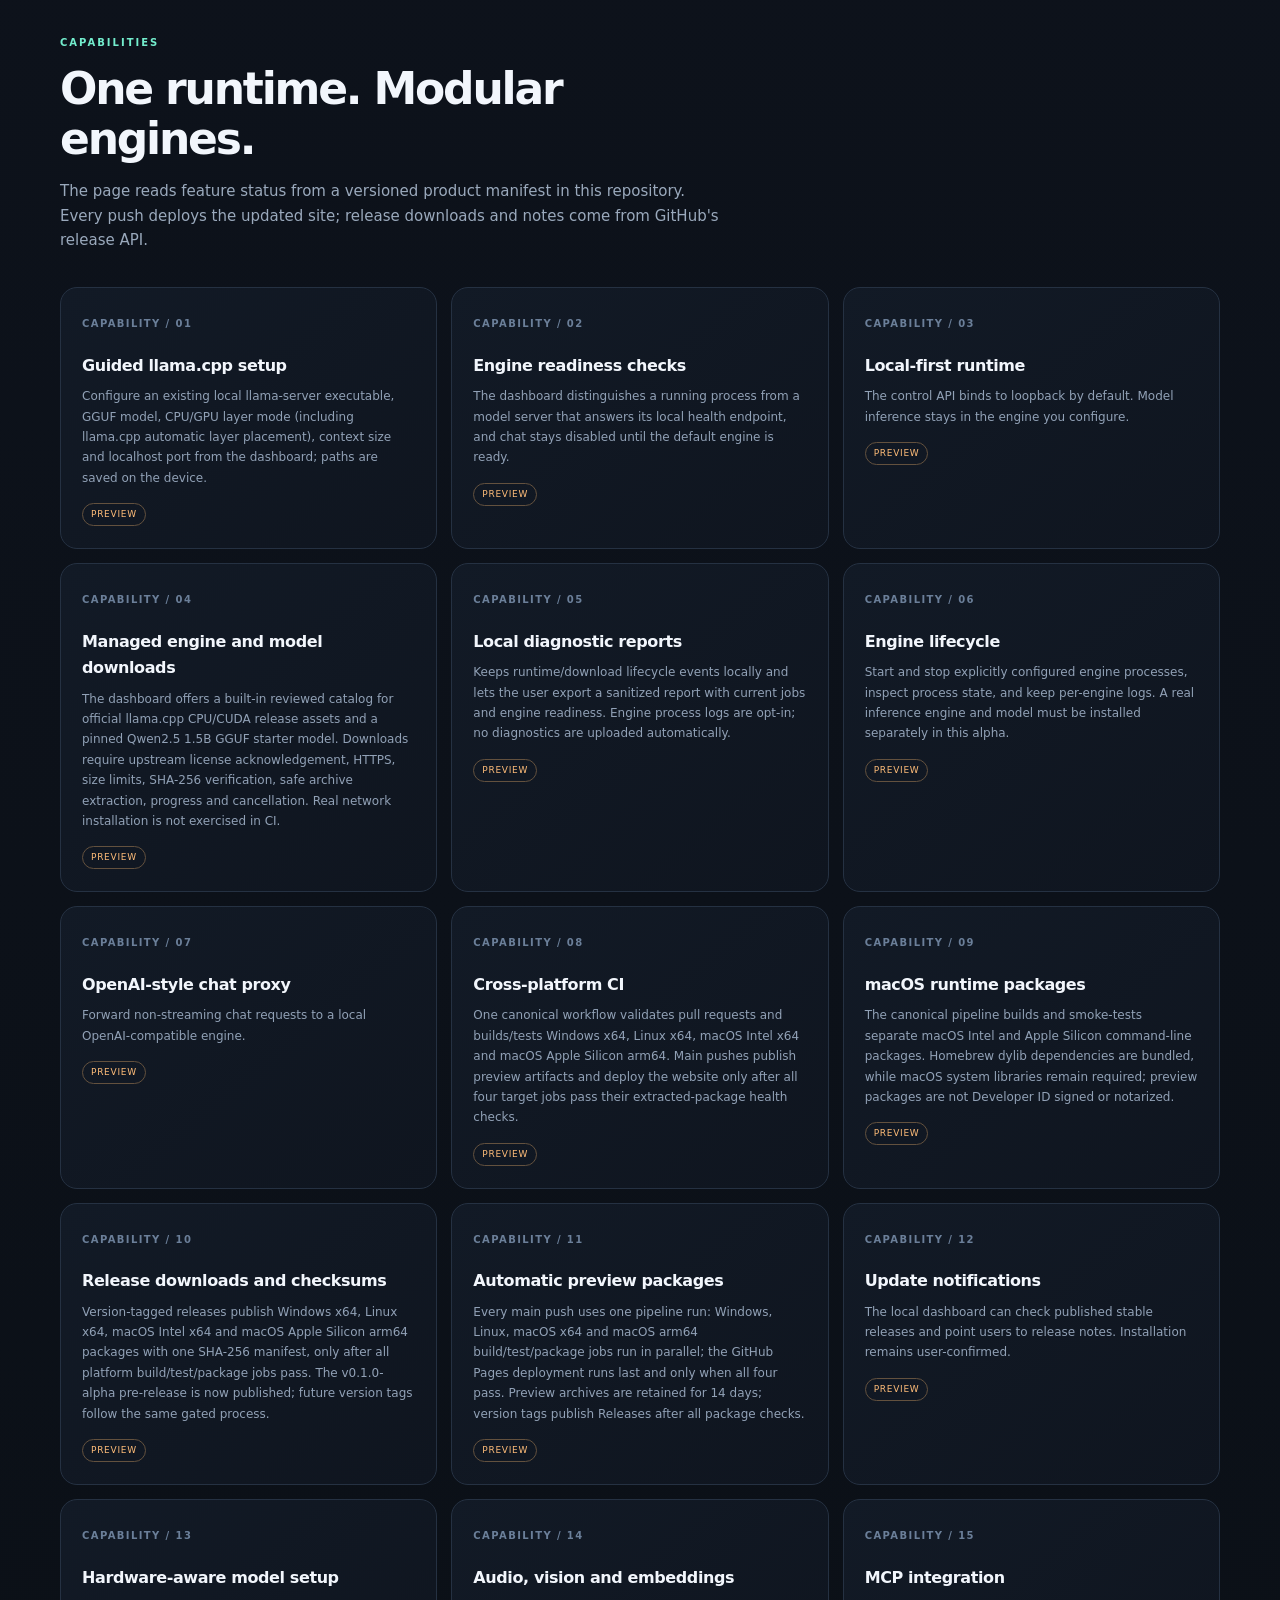
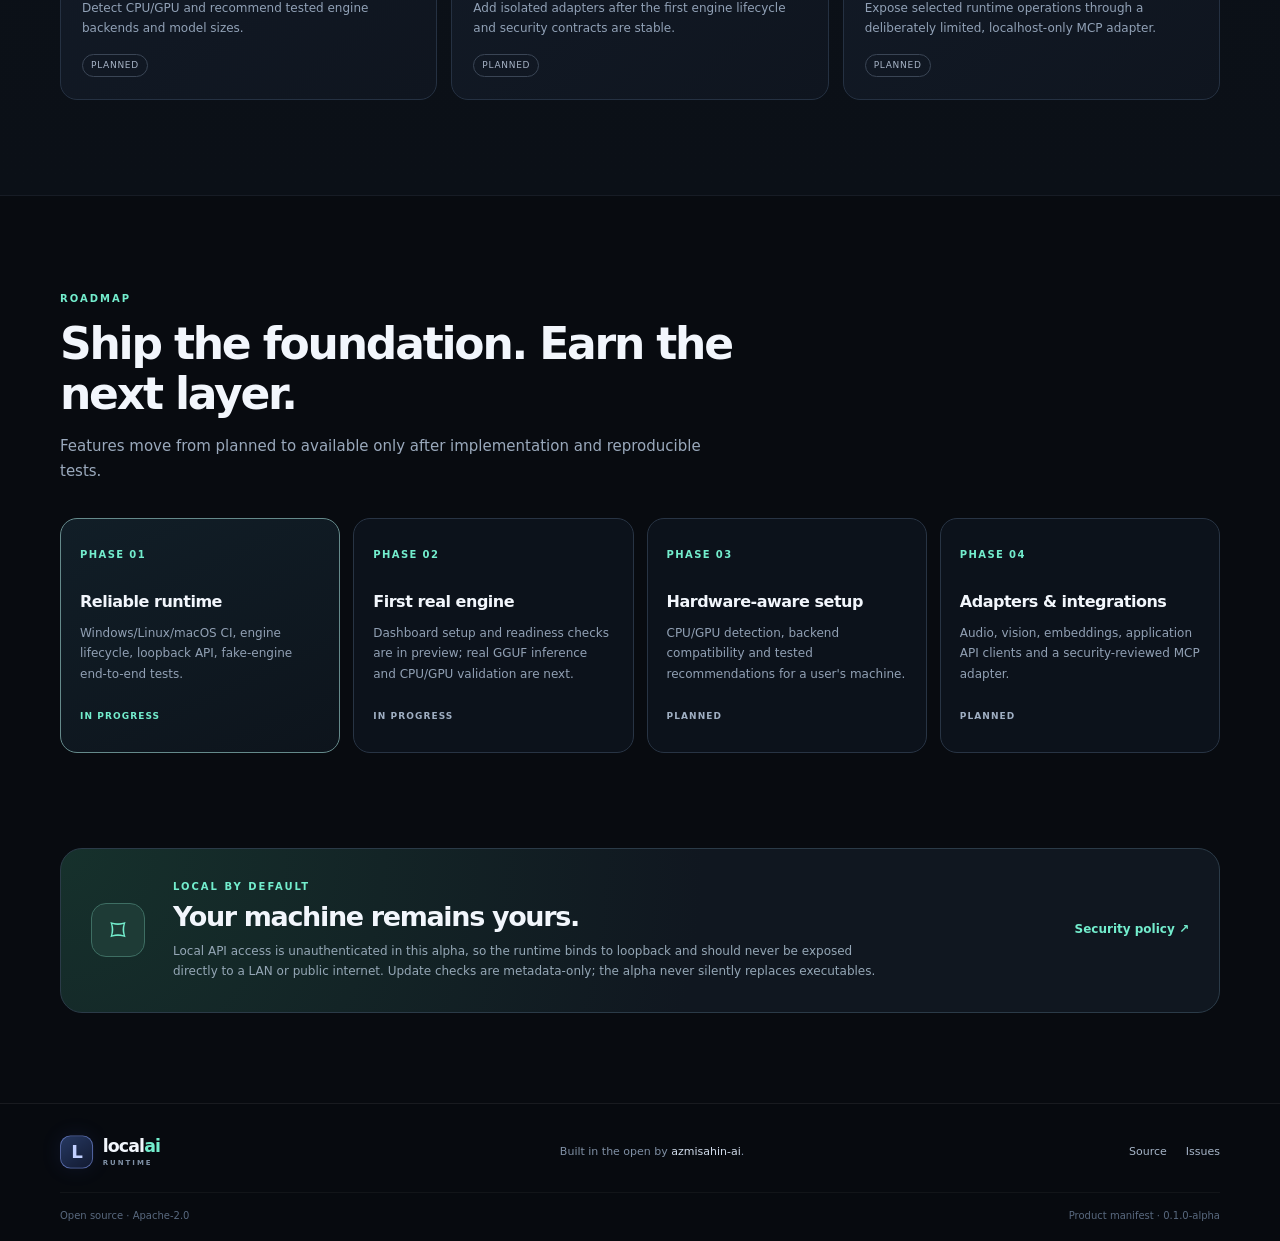
==== commit b0172607: "fix(site): show all released platform downloads" ====
--- a/site/index.html
+++ b/site/index.html
@@ -47,7 +47,7 @@
       <div class="section-intro"><p class="eyebrow">DOWNLOADS</p><h2>Start with your platform.</h2><p>Published builds and checksums are read live from GitHub Releases. After installing the small runtime, use the managed catalog to download an approved engine and model separately, with license review and integrity checks.</p></div>
       <div class="release-card">
         <div class="release-top"><div><span class="release-label"><span class="pulse"></span> LATEST PUBLISHED BUILD</span><h3 id="latest-version">Checking releases…</h3><p id="latest-meta" class="muted-text">Connecting to GitHub Releases</p></div><a id="all-releases" href="https://github.com/azmisahin-ai/local-ai-runtime/releases" target="_blank" rel="noopener noreferrer" class="text-link">All releases ↗</a></div>
-        <div id="download-grid" class="download-grid"><div class="download-option"><span class="platform-icon">⊞</span><div><strong>Windows x64</strong><small>Portable ZIP · model engine not included</small></div><span class="download-wait">Loading</span></div><div class="download-option"><span class="platform-icon">⌁</span><div><strong>Linux x64</strong><small>Portable TAR.GZ · runtime dependencies apply</small></div><span class="download-wait">Loading</span></div></div>
+        <div id="download-grid" class="download-grid"><div class="download-option"><span class="platform-icon">⊞</span><div><strong>Windows x64</strong><small>Portable ZIP · model engine not included</small></div><span class="download-wait">Loading</span></div><div class="download-option"><span class="platform-icon">⌁</span><div><strong>Linux x64</strong><small>Portable TAR.GZ · runtime dependencies apply</small></div><span class="download-wait">Loading</span></div><div class="download-option"><span class="platform-icon">⌘</span><div><strong>macOS Intel (x64)</strong><small>Portable TAR.GZ · not notarized</small></div><span class="download-wait">Loading</span></div><div class="download-option"><span class="platform-icon">⌘</span><div><strong>macOS Apple Silicon (arm64)</strong><small>Portable TAR.GZ · not notarized</small></div><span class="download-wait">Loading</span></div></div>
         <p class="checksum-note"><span aria-hidden="true">◇</span> Verify downloaded files with <code>SHA256SUMS.txt</code> when present. Review release notes before installing an update.</p>
       </div>
       <div class="download-footnote"><span>Need to compile it yourself?</span><a href="https://github.com/azmisahin-ai/local-ai-runtime#build-from-source" target="_blank" rel="noopener noreferrer">Build from source ↗</a><span class="bullet">·</span><a href="https://github.com/azmisahin-ai/local-ai-runtime/actions" target="_blank" rel="noopener noreferrer">CI results ↗</a></div>
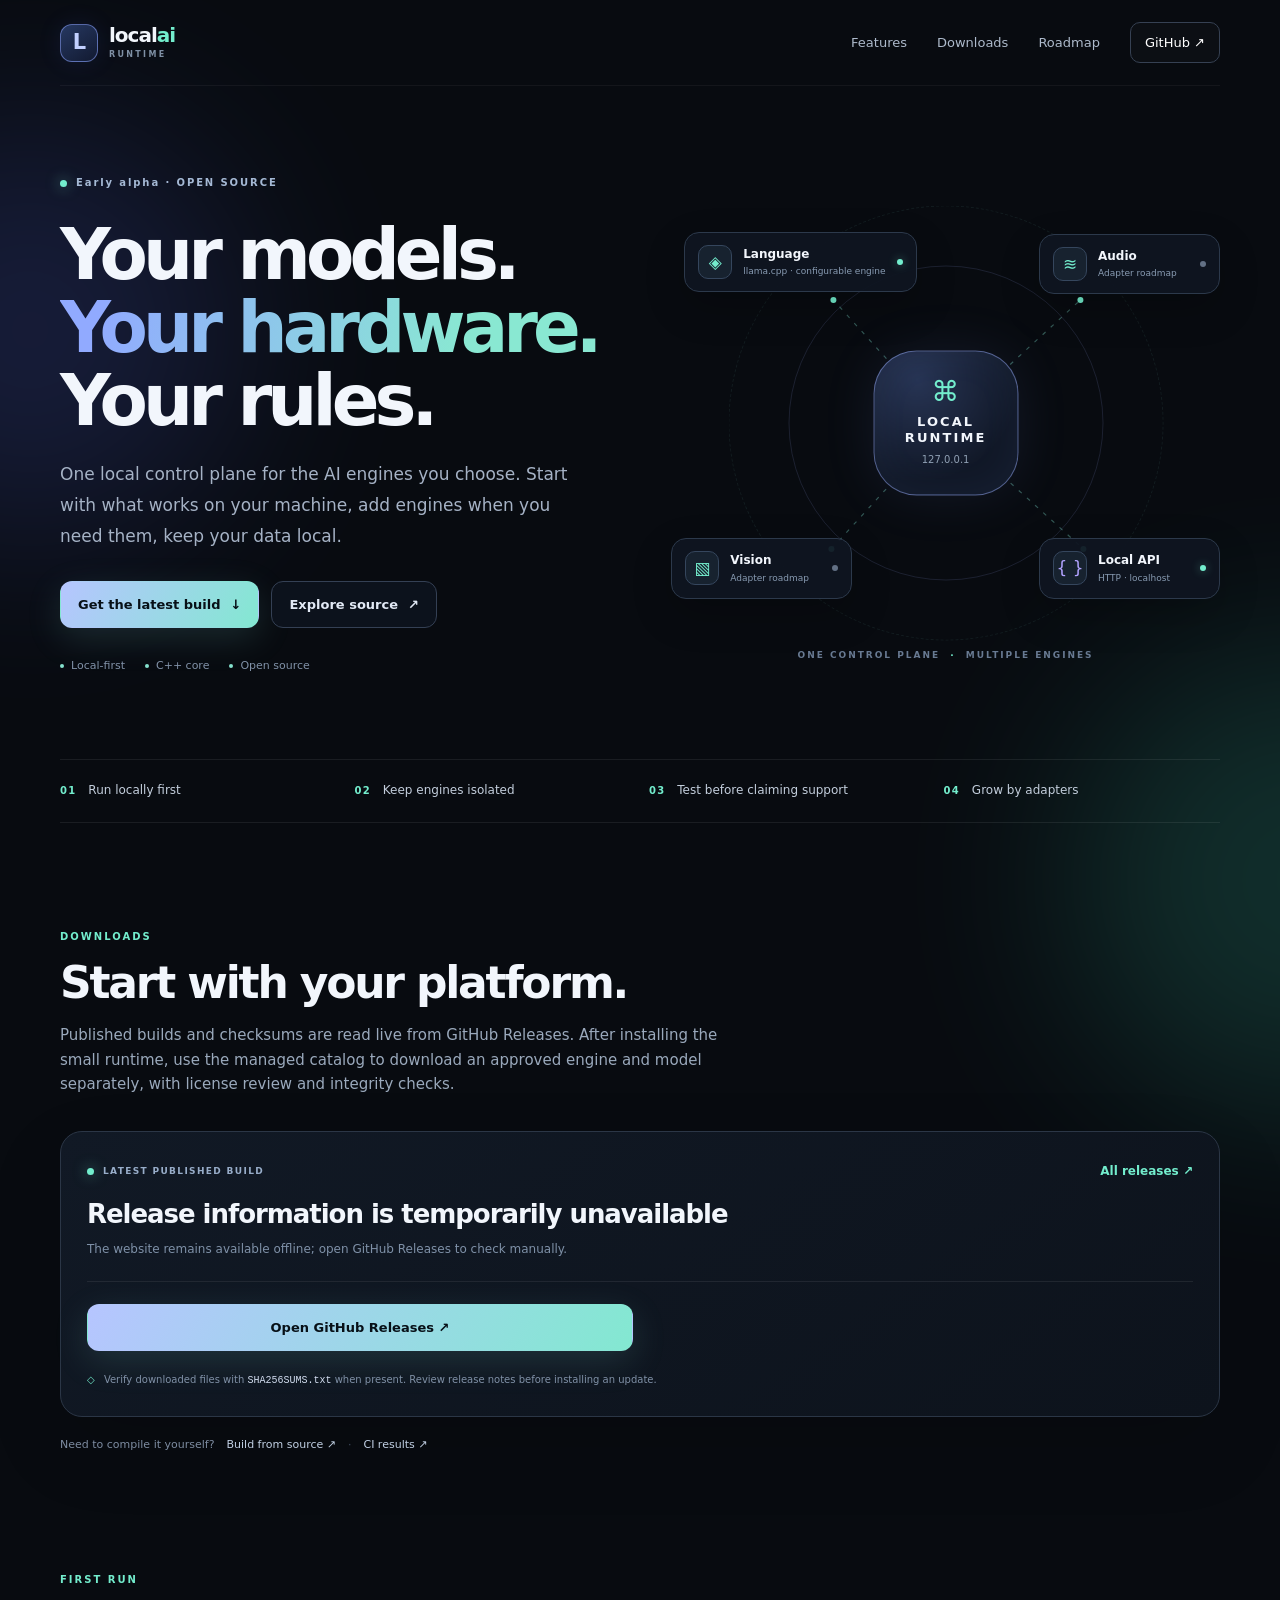
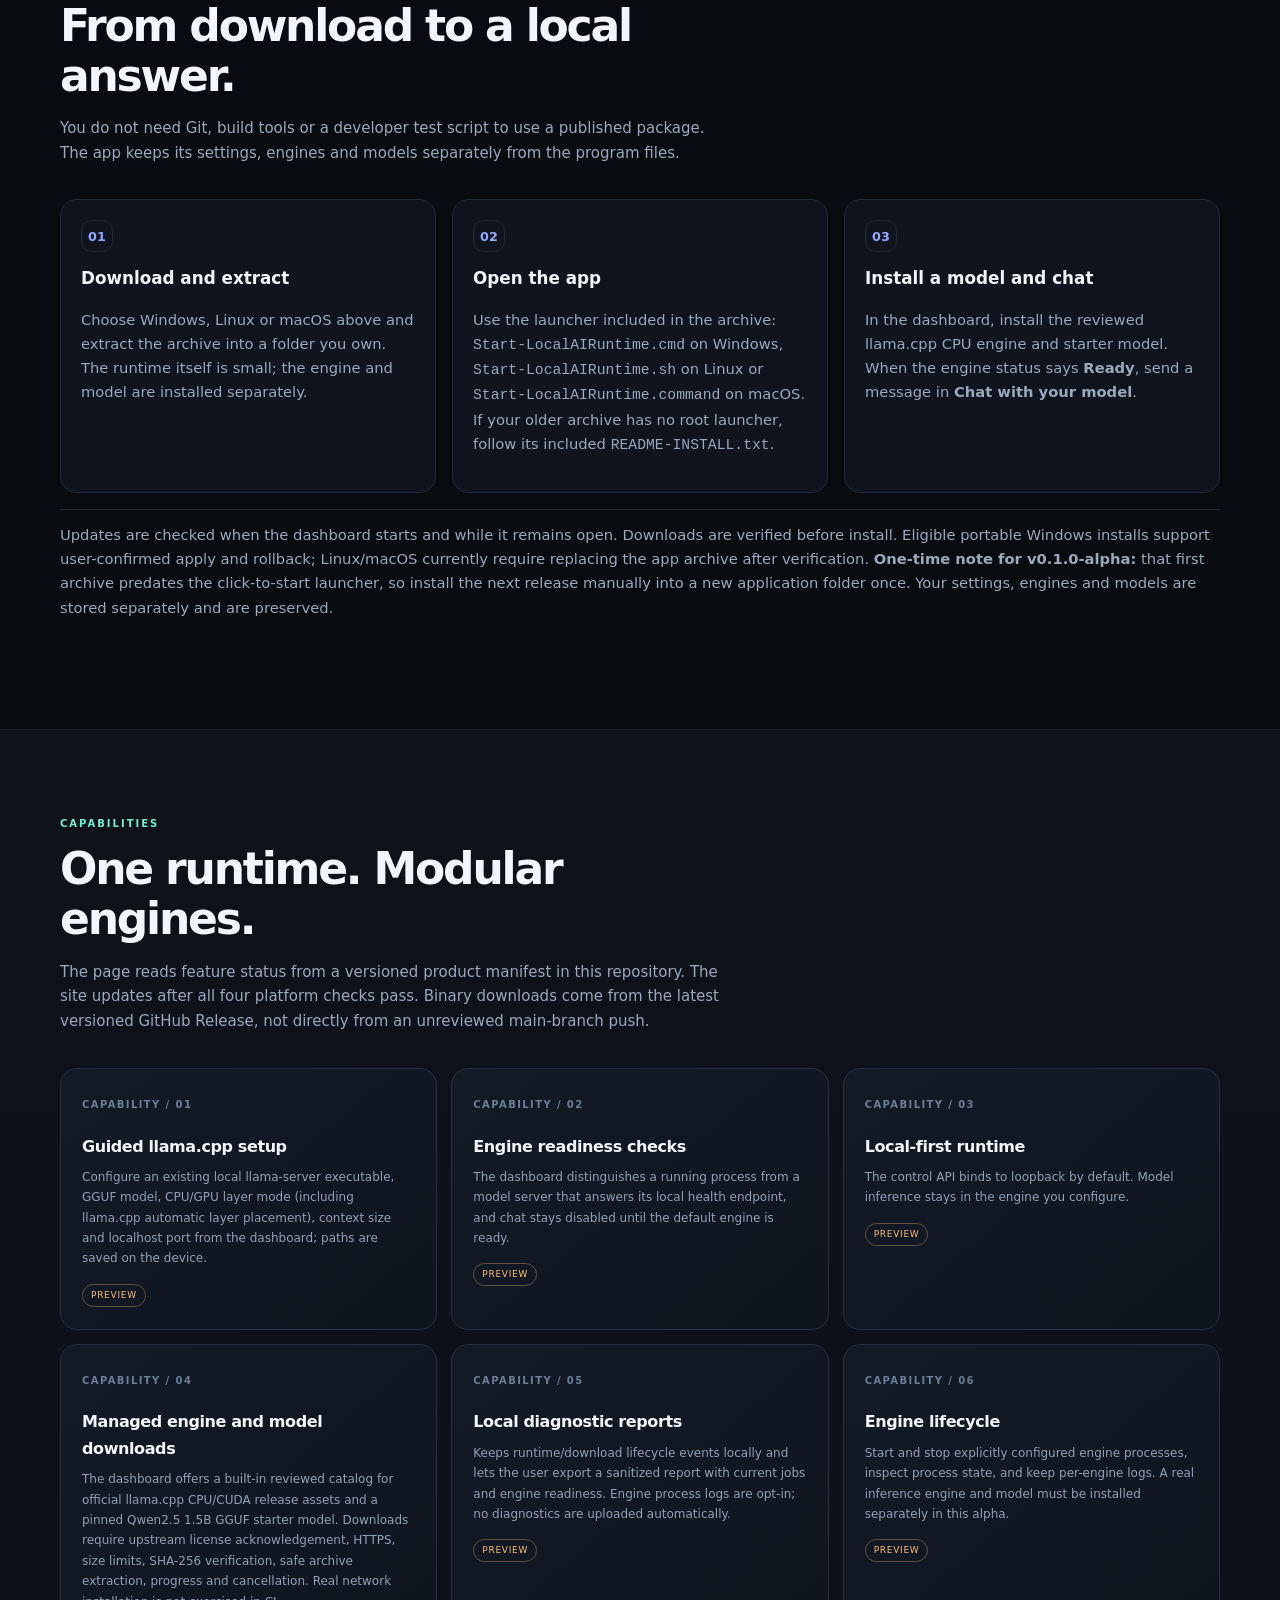
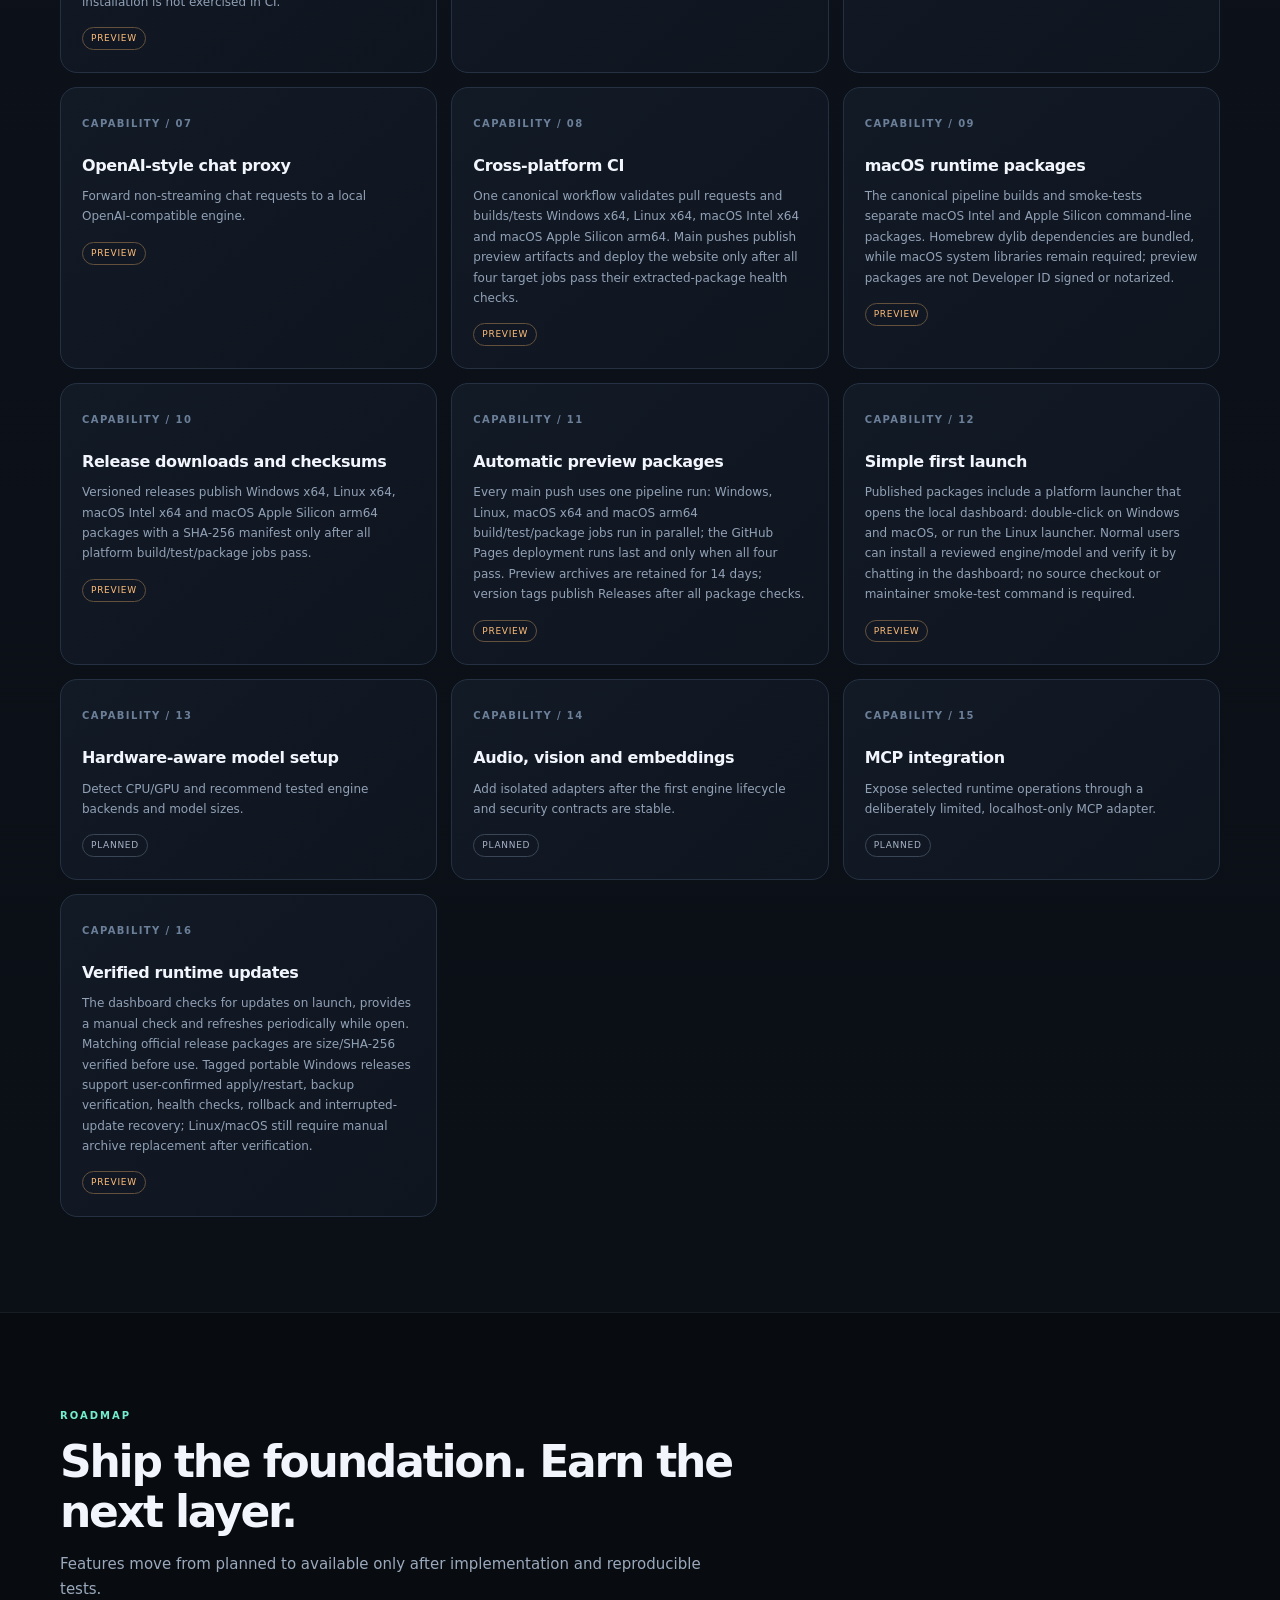
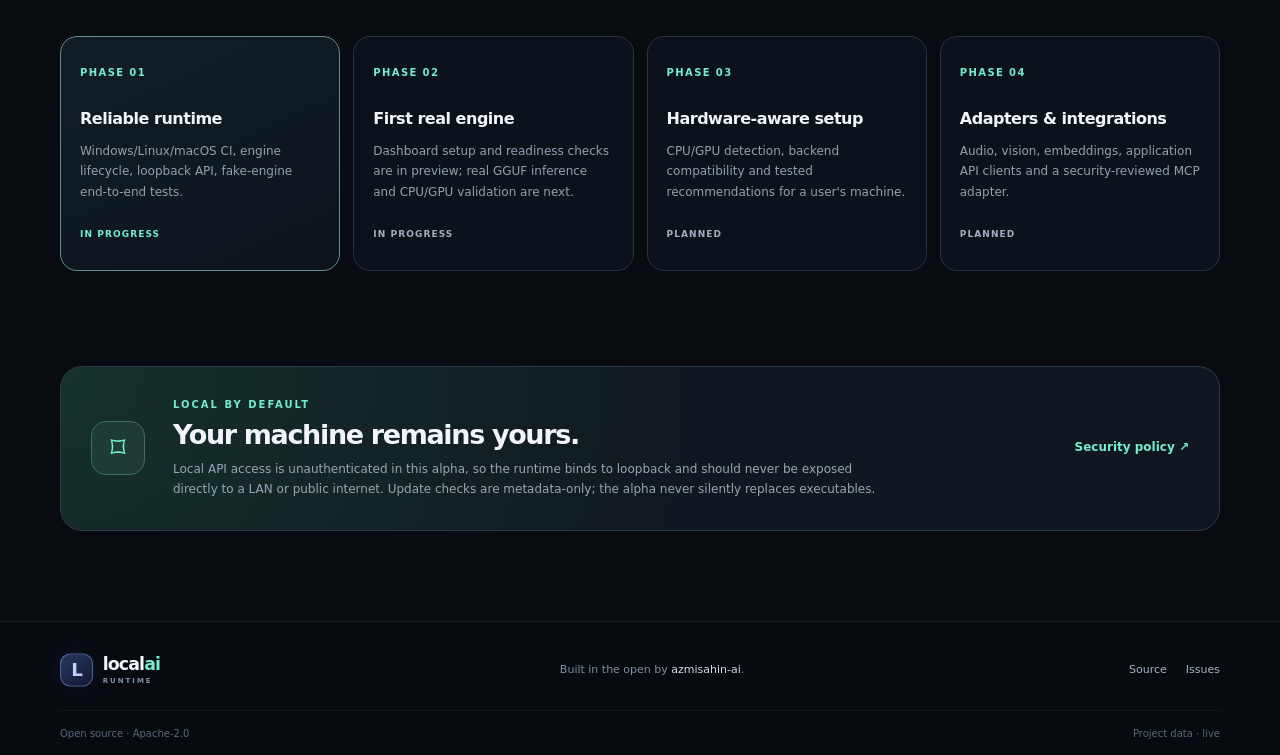
==== commit 03f349f3: "feat(ux): simplify first launch and publishing" ====
--- a/site/index.html
+++ b/site/index.html
@@ -53,9 +53,19 @@
       <div class="download-footnote"><span>Need to compile it yourself?</span><a href="https://github.com/azmisahin-ai/local-ai-runtime#build-from-source" target="_blank" rel="noopener noreferrer">Build from source ↗</a><span class="bullet">·</span><a href="https://github.com/azmisahin-ai/local-ai-runtime/actions" target="_blank" rel="noopener noreferrer">CI results ↗</a></div>
     </section>
 
+    <section id="quick-start" class="section container quick-start-section">
+      <div class="section-intro"><p class="eyebrow">FIRST RUN</p><h2>From download to a local answer.</h2><p>You do not need Git, build tools or a developer test script to use a published package. The app keeps its settings, engines and models separately from the program files.</p></div>
+      <div class="quick-start-grid">
+        <article class="quick-start-card"><span class="quick-step">01</span><h3>Download and extract</h3><p>Choose Windows, Linux or macOS above and extract the archive into a folder you own. The runtime itself is small; the engine and model are installed separately.</p></article>
+        <article class="quick-start-card"><span class="quick-step">02</span><h3>Open the app</h3><p>Use the launcher included in the archive: <code>Start-LocalAIRuntime.cmd</code> on Windows, <code>Start-LocalAIRuntime.sh</code> on Linux or <code>Start-LocalAIRuntime.command</code> on macOS. If your older archive has no root launcher, follow its included <code>README-INSTALL.txt</code>.</p></article>
+        <article class="quick-start-card"><span class="quick-step">03</span><h3>Install a model and chat</h3><p>In the dashboard, install the reviewed llama.cpp CPU engine and starter model. When the engine status says <strong>Ready</strong>, send a message in <strong>Chat with your model</strong>.</p></article>
+      </div>
+      <p class="quick-start-note">Updates are checked when the dashboard starts and while it remains open. Downloads are verified before install. Eligible portable Windows installs support user-confirmed apply and rollback; Linux/macOS currently require replacing the app archive after verification. <strong>One-time note for v0.1.0-alpha:</strong> that first archive predates the click-to-start launcher, so install the next release manually into a new application folder once. Your settings, engines and models are stored separately and are preserved.</p>
+    </section>
+
     <section id="features" class="section section-alt">
       <div class="container">
-        <div class="section-intro"><p class="eyebrow">CAPABILITIES</p><h2>One runtime. Modular engines.</h2><p>The page reads feature status from a versioned product manifest in this repository. Every push deploys the updated site; release downloads and notes come from GitHub's release API.</p></div>
+        <div class="section-intro"><p class="eyebrow">CAPABILITIES</p><h2>One runtime. Modular engines.</h2><p>The page reads feature status from a versioned product manifest in this repository. The site updates after all four platform checks pass. Binary downloads come from the latest versioned GitHub Release, not directly from an unreviewed main-branch push.</p></div>
         <div id="feature-grid" class="feature-grid"><div class="feature-card skeleton"></div><div class="feature-card skeleton"></div><div class="feature-card skeleton"></div></div>
       </div>
     </section>
--- a/site/styles.css
+++ b/site/styles.css
@@ -2,3 +2,14 @@
 @media(max-width:950px){.hero{grid-template-columns:1fr;padding-top:66px}.hero-copy{max-width:720px}.hero-visual{max-width:540px;width:100%;margin:5px auto 0}.feature-grid{grid-template-columns:repeat(2,1fr)}.roadmap-grid{grid-template-columns:repeat(2,1fr)}.safety-card{grid-template-columns:55px 1fr}.safety-card>.text-link{grid-column:2}}
 @media(max-width:620px){.container{width:min(100% - 30px,1160px)}.nav{height:72px}.nav nav{gap:14px}.nav nav>a:not(.nav-github){display:none}.hero{padding-top:58px;padding-bottom:42px;gap:18px}.hero h1{font-size:48px}.hero-lede{font-size:15px}.hero-visual{height:390px;transform:scale(.91);transform-origin:top center;margin-bottom:-25px}.orbit-a{width:260px;height:260px}.orbit-b{width:365px;height:365px}.core-node{width:124px;height:124px;border-radius:35px}.node-llm{top:28px;left:-3px}.node-audio{top:27px;right:-3px}.node-vision{bottom:32px;left:-6px}.node-api{bottom:32px;right:-5px}.engine-node{min-width:160px;padding:10px 9px;gap:8px}.engine-node small{font-size:8px}.node-symbol{height:29px;width:29px}.signal-strip{grid-template-columns:1fr 1fr;margin-bottom:50px;gap:17px 9px}.section{padding-bottom:70px}.section-alt,.roadmap-section{padding-top:70px;padding-bottom:70px}.download-grid{grid-template-columns:1fr}.release-card{padding:18px}.release-top{align-items:flex-start}.release-top h3{font-size:22px}.feature-grid,.roadmap-grid{grid-template-columns:1fr}.feature-card{min-height:0}.roadmap-step{min-height:0}.safety-card{grid-template-columns:1fr;padding:23px}.safety-card>.text-link{grid-column:1}.footer-inner{flex-wrap:wrap}.footer-inner p{order:3;flex-basis:100%;margin:0}.footer-bottom{align-items:flex-start;flex-direction:column;gap:4px}.download-option{flex-wrap:wrap}.download-option .button{margin-left:auto}}
 .release-notes{border-top:1px solid #ffffff10;padding-top:14px;margin-top:4px}.release-notes summary{font-size:11px;color:#aebed0;cursor:pointer}.release-body{white-space:pre-wrap;max-height:260px;overflow:auto;font:11px/1.65 ui-monospace,SFMono-Regular,Consolas,monospace;color:#8ea0b6}
+
+
+.quick-start-section { padding-top: 1.5rem; }
+.quick-start-grid { display: grid; grid-template-columns: repeat(3, minmax(0, 1fr)); gap: 1rem; }
+.quick-start-card { padding: 1.25rem; border: 1px solid var(--line, #293141); border-radius: 1rem; background: color-mix(in srgb, var(--panel, #171d28) 88%, transparent); }
+.quick-step { display: inline-flex; align-items: center; justify-content: center; width: 2rem; height: 2rem; margin-bottom: .8rem; border: 1px solid var(--line, #293141); border-radius: .65rem; color: var(--accent, #8bb6ff); font-size: .8rem; font-weight: 800; }
+.quick-start-card h3 { margin: 0 0 .5rem; font-size: 1.05rem; }
+.quick-start-card p, .quick-start-note { color: var(--muted, #9aa8bc); font-size: .92rem; }
+.quick-start-card code { overflow-wrap: anywhere; }
+.quick-start-note { margin-top: 1rem; padding-top: .8rem; border-top: 1px solid var(--line, #293141); }
+@media (max-width: 820px) { .quick-start-grid { grid-template-columns: 1fr; } }
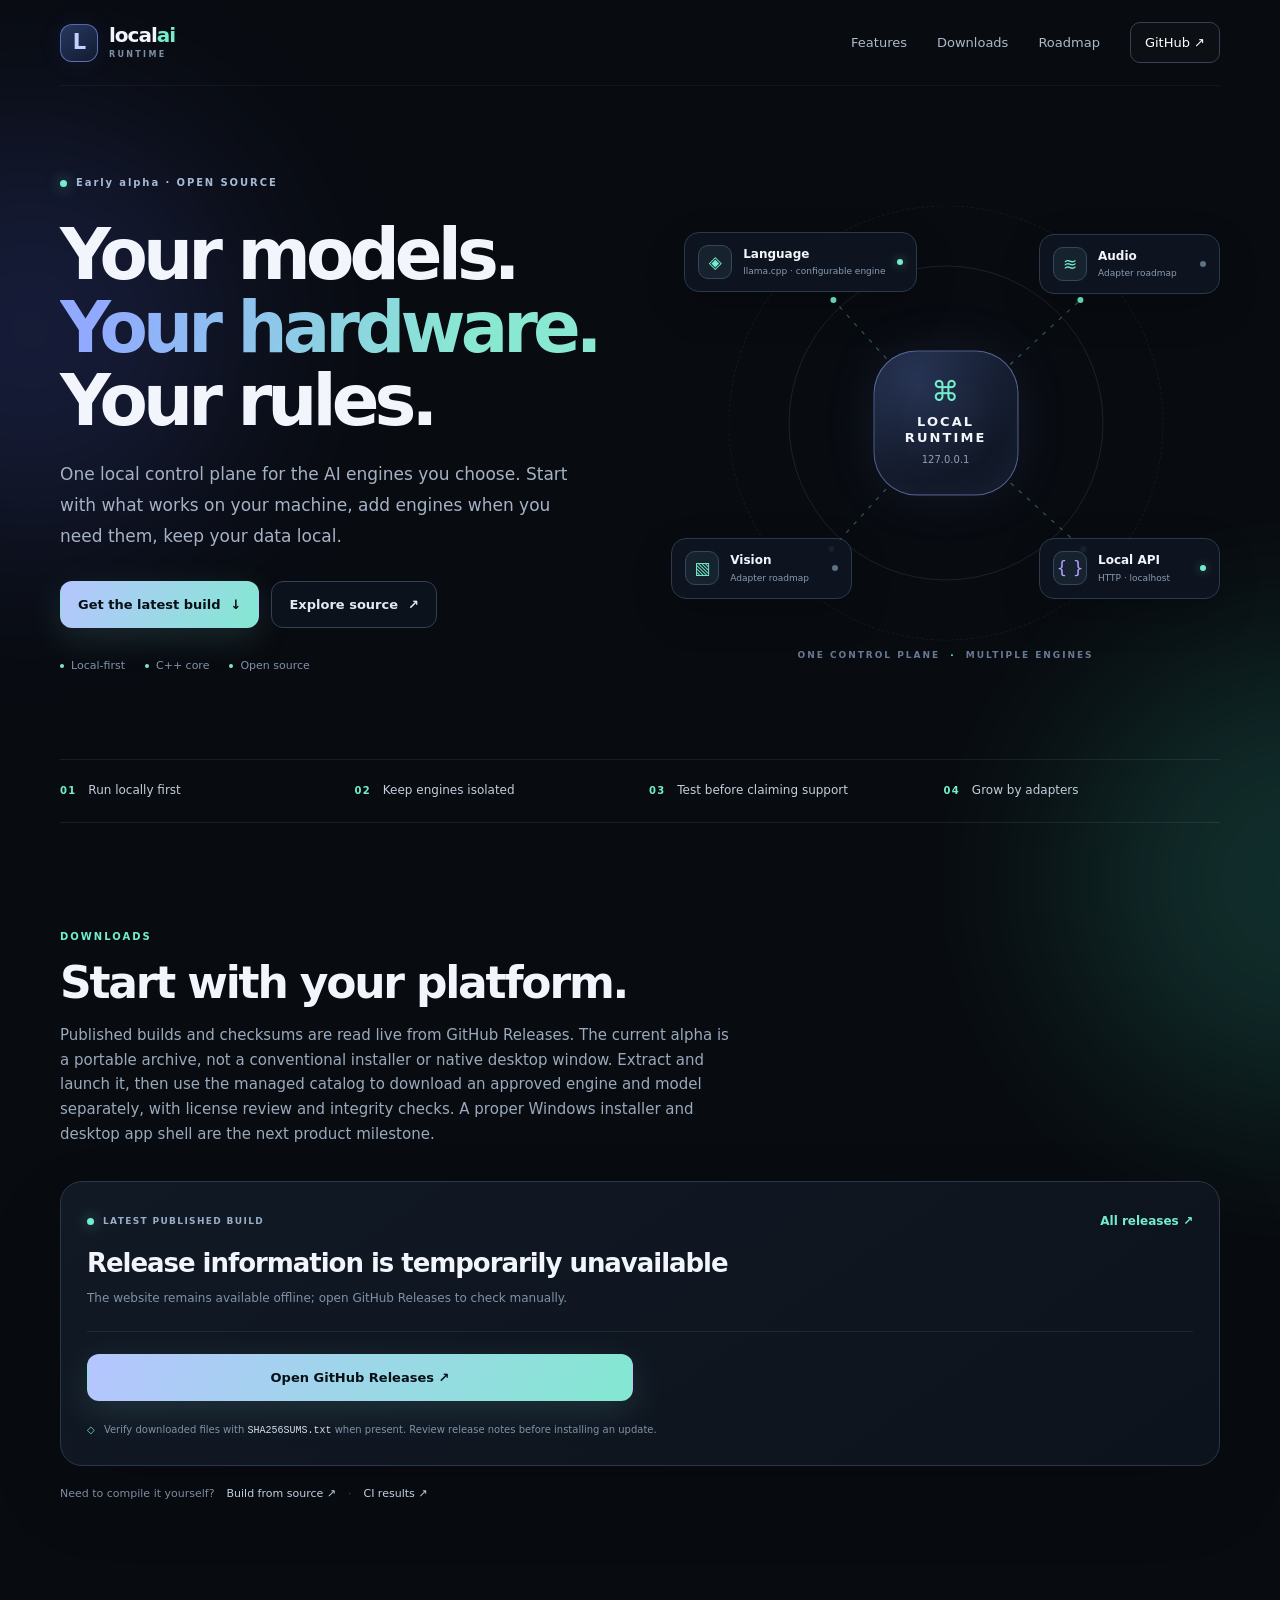
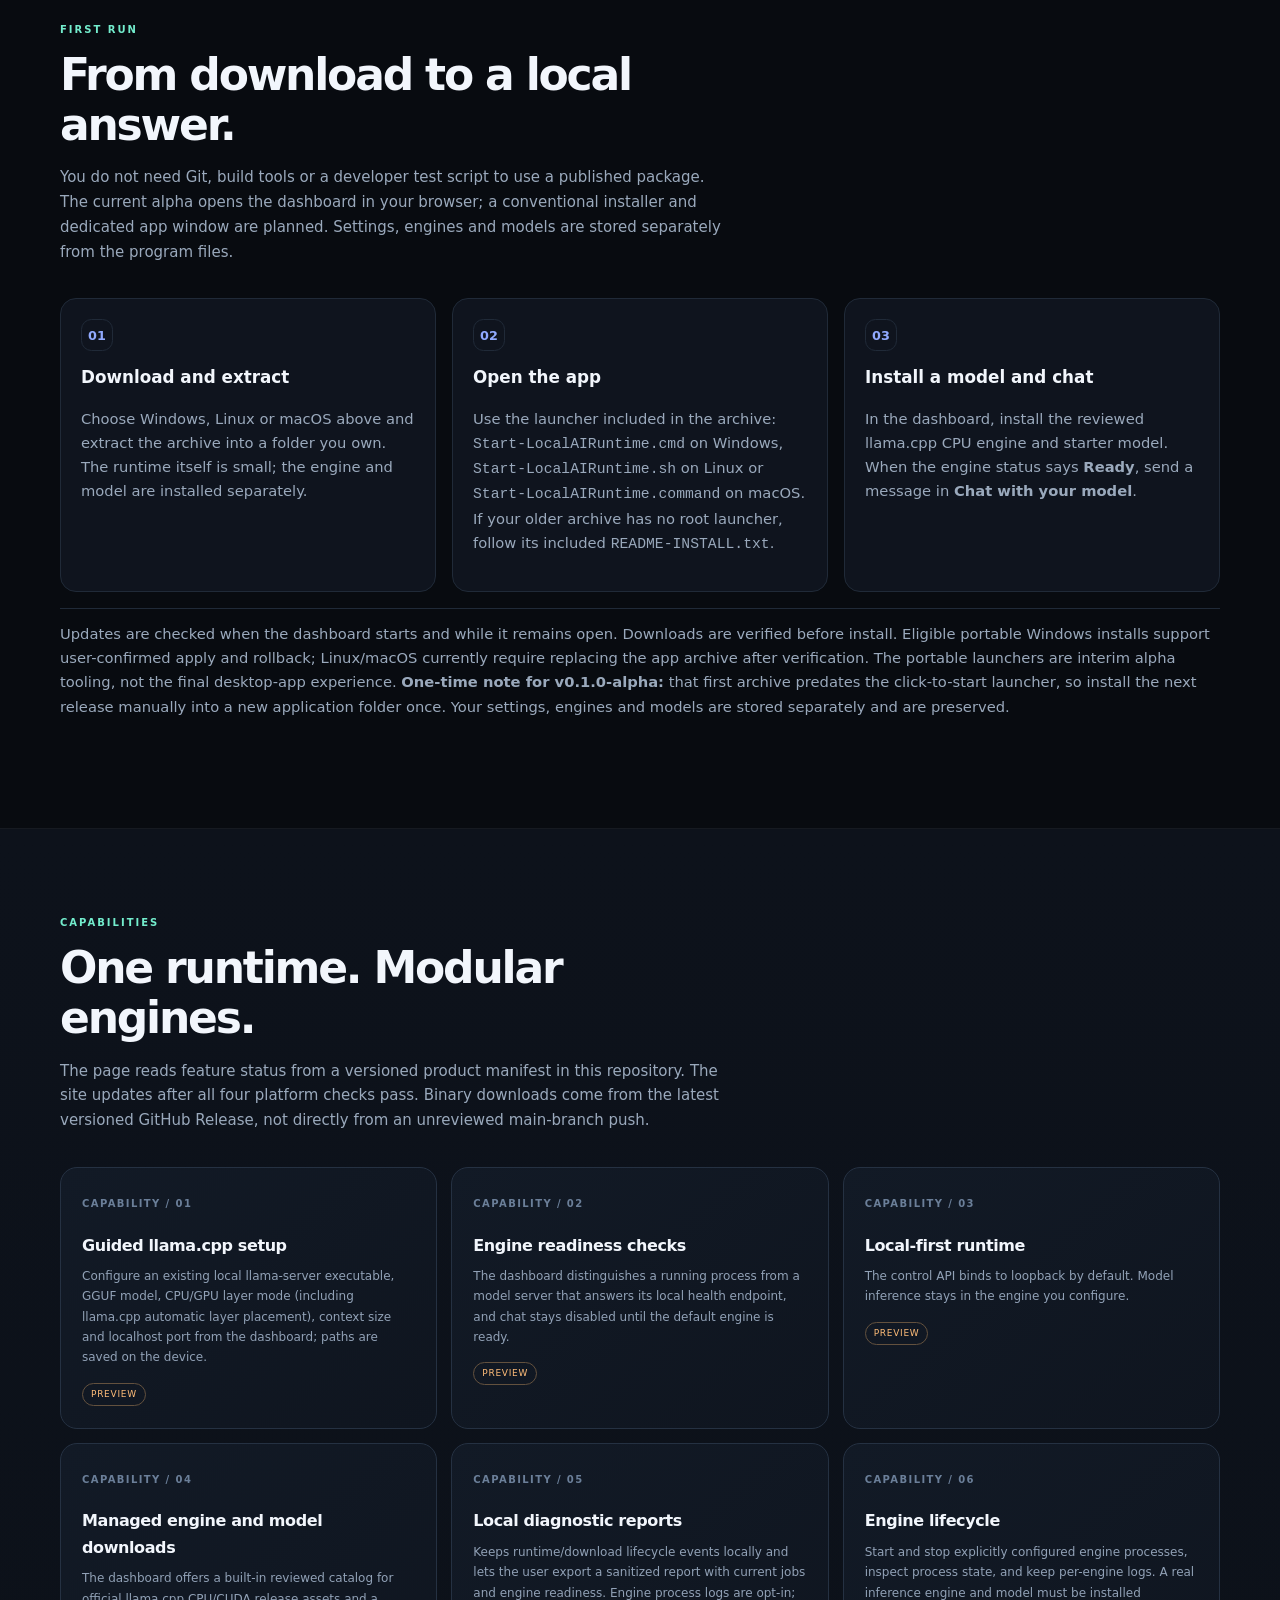
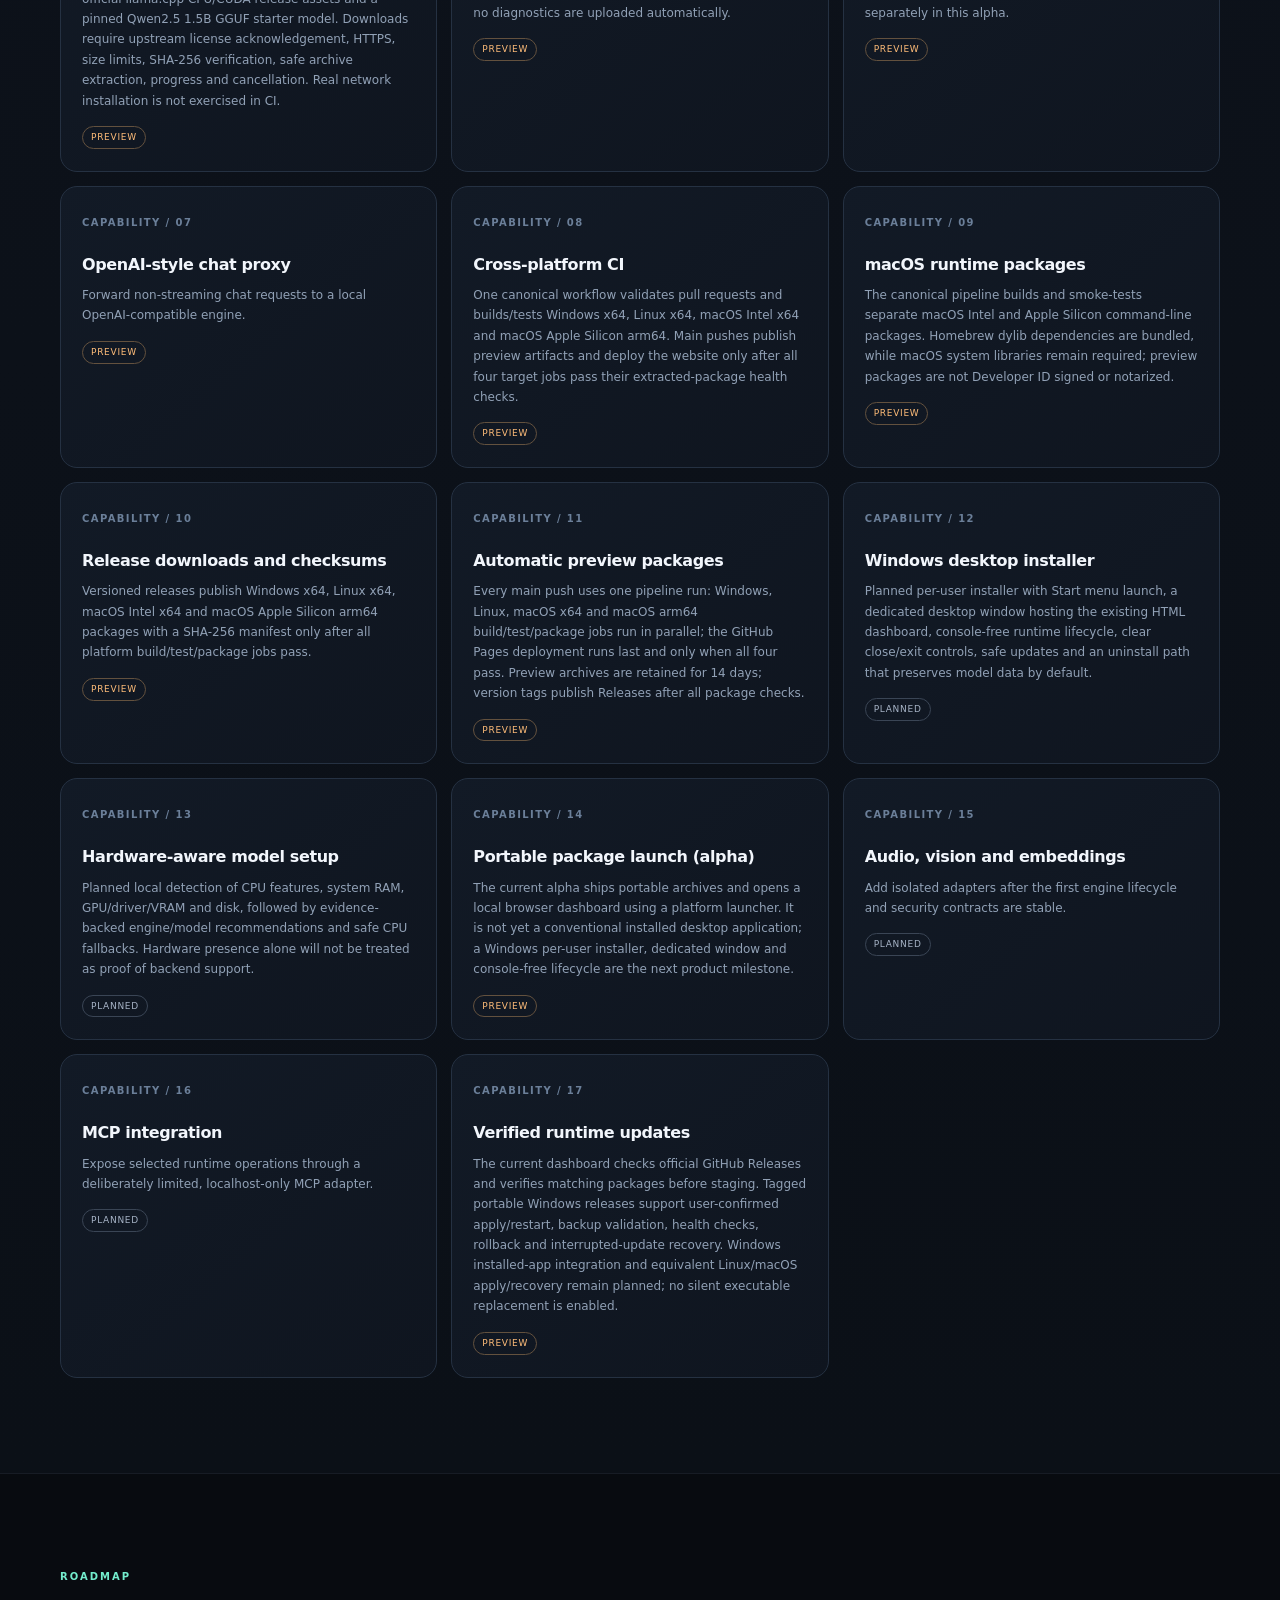
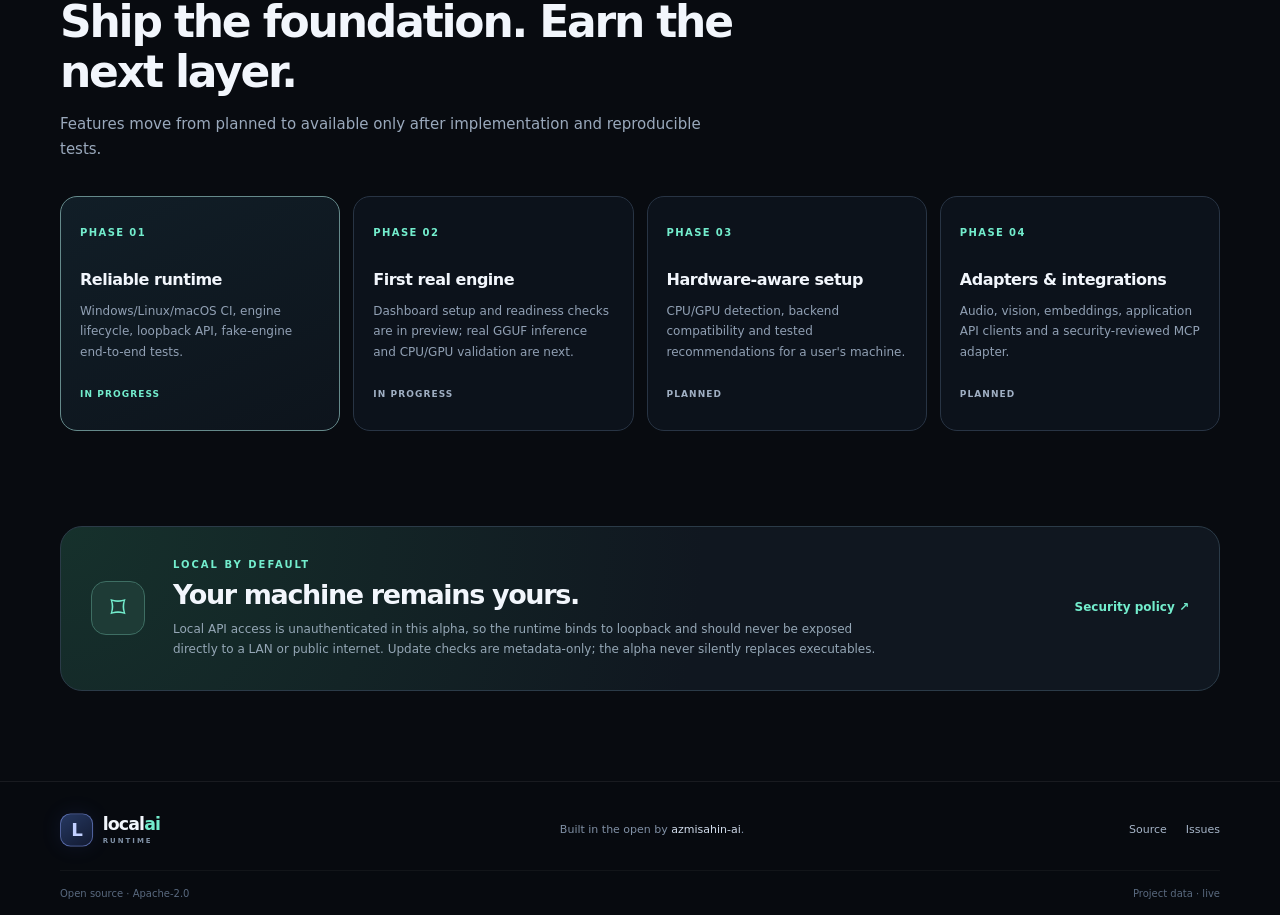
==== commit d97b8eef: "fix(ci): reset publisher test status and prioritize desktop app" ====
--- a/site/index.html
+++ b/site/index.html
@@ -44,7 +44,7 @@
     <section class="signal-strip container" aria-label="Project principles"><div><b>01</b><span>Run locally first</span></div><div><b>02</b><span>Keep engines isolated</span></div><div><b>03</b><span>Test before claiming support</span></div><div><b>04</b><span>Grow by adapters</span></div></section>
 
     <section id="downloads" class="section container">
-      <div class="section-intro"><p class="eyebrow">DOWNLOADS</p><h2>Start with your platform.</h2><p>Published builds and checksums are read live from GitHub Releases. After installing the small runtime, use the managed catalog to download an approved engine and model separately, with license review and integrity checks.</p></div>
+      <div class="section-intro"><p class="eyebrow">DOWNLOADS</p><h2>Start with your platform.</h2><p>Published builds and checksums are read live from GitHub Releases. The current alpha is a portable archive, not a conventional installer or native desktop window. Extract and launch it, then use the managed catalog to download an approved engine and model separately, with license review and integrity checks. A proper Windows installer and desktop app shell are the next product milestone.</p></div>
       <div class="release-card">
         <div class="release-top"><div><span class="release-label"><span class="pulse"></span> LATEST PUBLISHED BUILD</span><h3 id="latest-version">Checking releases…</h3><p id="latest-meta" class="muted-text">Connecting to GitHub Releases</p></div><a id="all-releases" href="https://github.com/azmisahin-ai/local-ai-runtime/releases" target="_blank" rel="noopener noreferrer" class="text-link">All releases ↗</a></div>
         <div id="download-grid" class="download-grid"><div class="download-option"><span class="platform-icon">⊞</span><div><strong>Windows x64</strong><small>Portable ZIP · model engine not included</small></div><span class="download-wait">Loading</span></div><div class="download-option"><span class="platform-icon">⌁</span><div><strong>Linux x64</strong><small>Portable TAR.GZ · runtime dependencies apply</small></div><span class="download-wait">Loading</span></div><div class="download-option"><span class="platform-icon">⌘</span><div><strong>macOS Intel (x64)</strong><small>Portable TAR.GZ · not notarized</small></div><span class="download-wait">Loading</span></div><div class="download-option"><span class="platform-icon">⌘</span><div><strong>macOS Apple Silicon (arm64)</strong><small>Portable TAR.GZ · not notarized</small></div><span class="download-wait">Loading</span></div></div>
@@ -54,13 +54,13 @@
     </section>
 
     <section id="quick-start" class="section container quick-start-section">
-      <div class="section-intro"><p class="eyebrow">FIRST RUN</p><h2>From download to a local answer.</h2><p>You do not need Git, build tools or a developer test script to use a published package. The app keeps its settings, engines and models separately from the program files.</p></div>
+      <div class="section-intro"><p class="eyebrow">FIRST RUN</p><h2>From download to a local answer.</h2><p>You do not need Git, build tools or a developer test script to use a published package. The current alpha opens the dashboard in your browser; a conventional installer and dedicated app window are planned. Settings, engines and models are stored separately from the program files.</p></div>
       <div class="quick-start-grid">
         <article class="quick-start-card"><span class="quick-step">01</span><h3>Download and extract</h3><p>Choose Windows, Linux or macOS above and extract the archive into a folder you own. The runtime itself is small; the engine and model are installed separately.</p></article>
         <article class="quick-start-card"><span class="quick-step">02</span><h3>Open the app</h3><p>Use the launcher included in the archive: <code>Start-LocalAIRuntime.cmd</code> on Windows, <code>Start-LocalAIRuntime.sh</code> on Linux or <code>Start-LocalAIRuntime.command</code> on macOS. If your older archive has no root launcher, follow its included <code>README-INSTALL.txt</code>.</p></article>
         <article class="quick-start-card"><span class="quick-step">03</span><h3>Install a model and chat</h3><p>In the dashboard, install the reviewed llama.cpp CPU engine and starter model. When the engine status says <strong>Ready</strong>, send a message in <strong>Chat with your model</strong>.</p></article>
       </div>
-      <p class="quick-start-note">Updates are checked when the dashboard starts and while it remains open. Downloads are verified before install. Eligible portable Windows installs support user-confirmed apply and rollback; Linux/macOS currently require replacing the app archive after verification. <strong>One-time note for v0.1.0-alpha:</strong> that first archive predates the click-to-start launcher, so install the next release manually into a new application folder once. Your settings, engines and models are stored separately and are preserved.</p>
+      <p class="quick-start-note">Updates are checked when the dashboard starts and while it remains open. Downloads are verified before install. Eligible portable Windows installs support user-confirmed apply and rollback; Linux/macOS currently require replacing the app archive after verification. The portable launchers are interim alpha tooling, not the final desktop-app experience. <strong>One-time note for v0.1.0-alpha:</strong> that first archive predates the click-to-start launcher, so install the next release manually into a new application folder once. Your settings, engines and models are stored separately and are preserved.</p>
     </section>
 
     <section id="features" class="section section-alt">
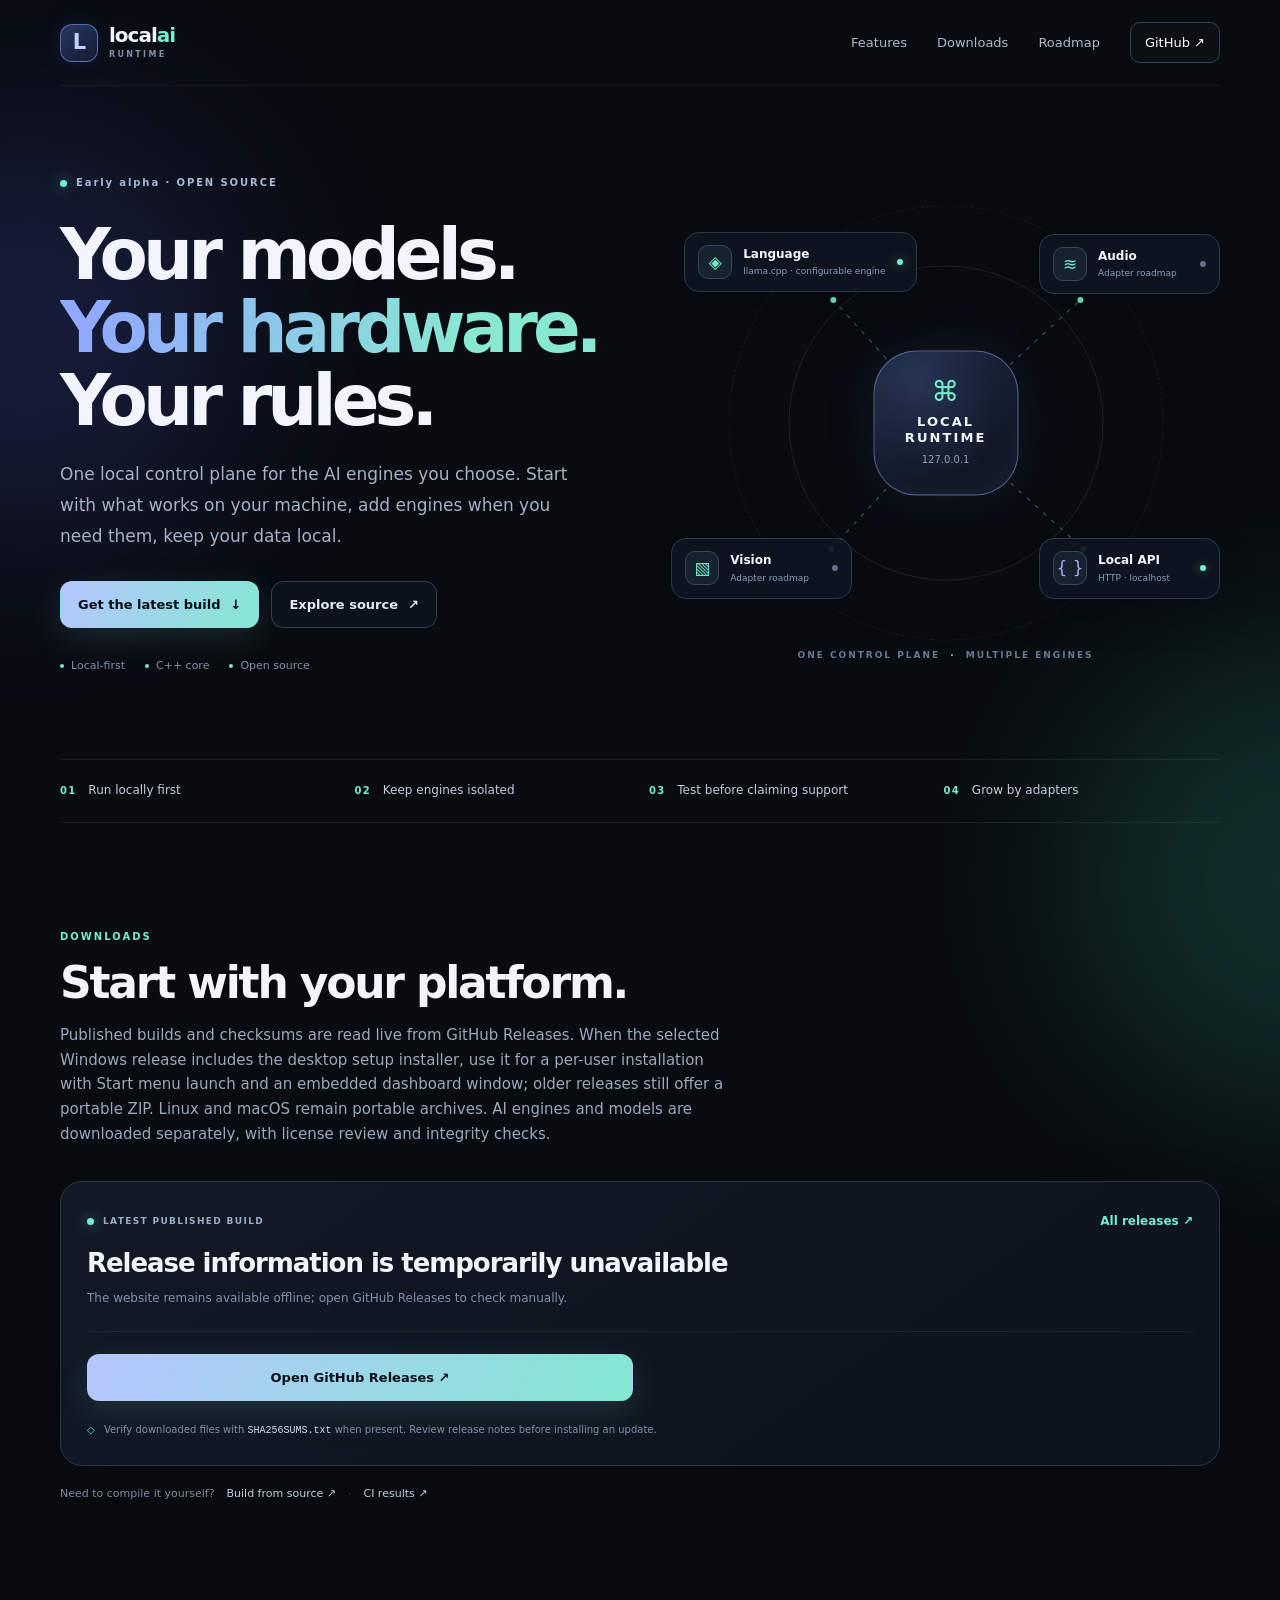
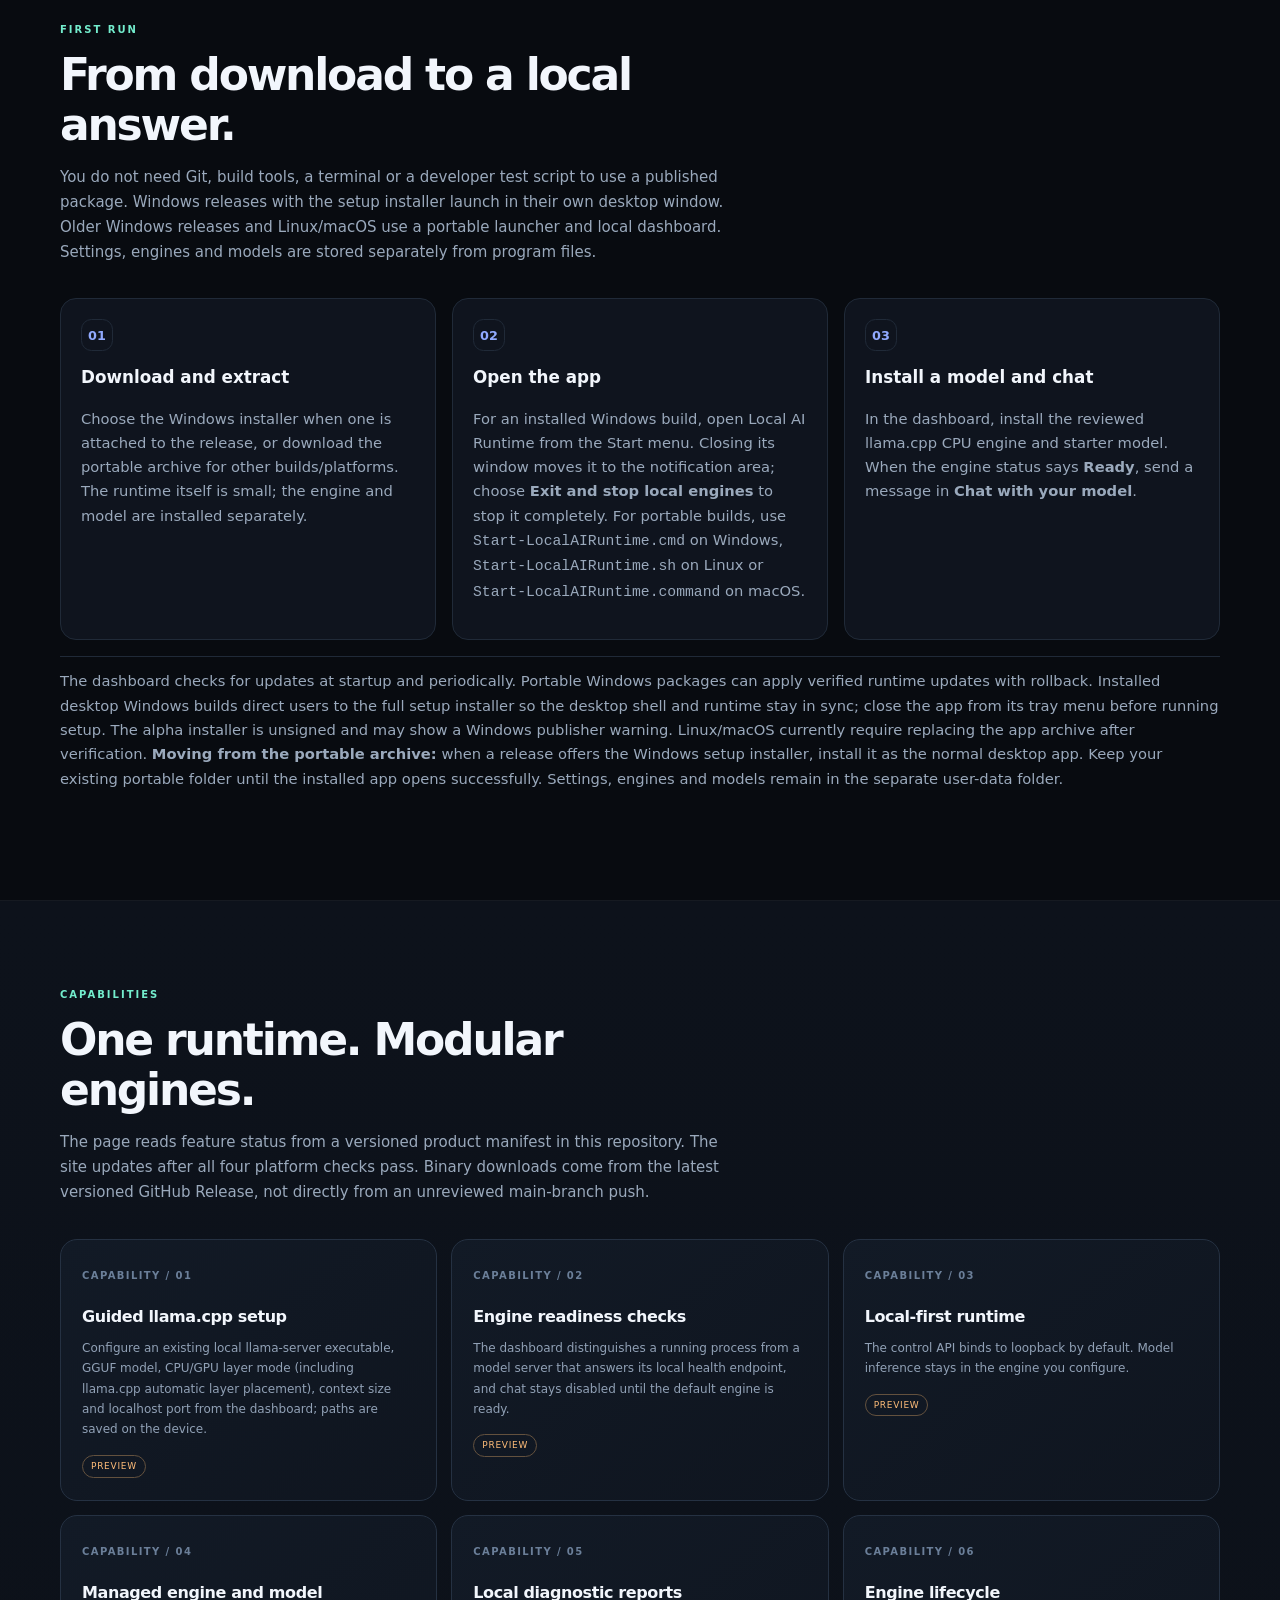
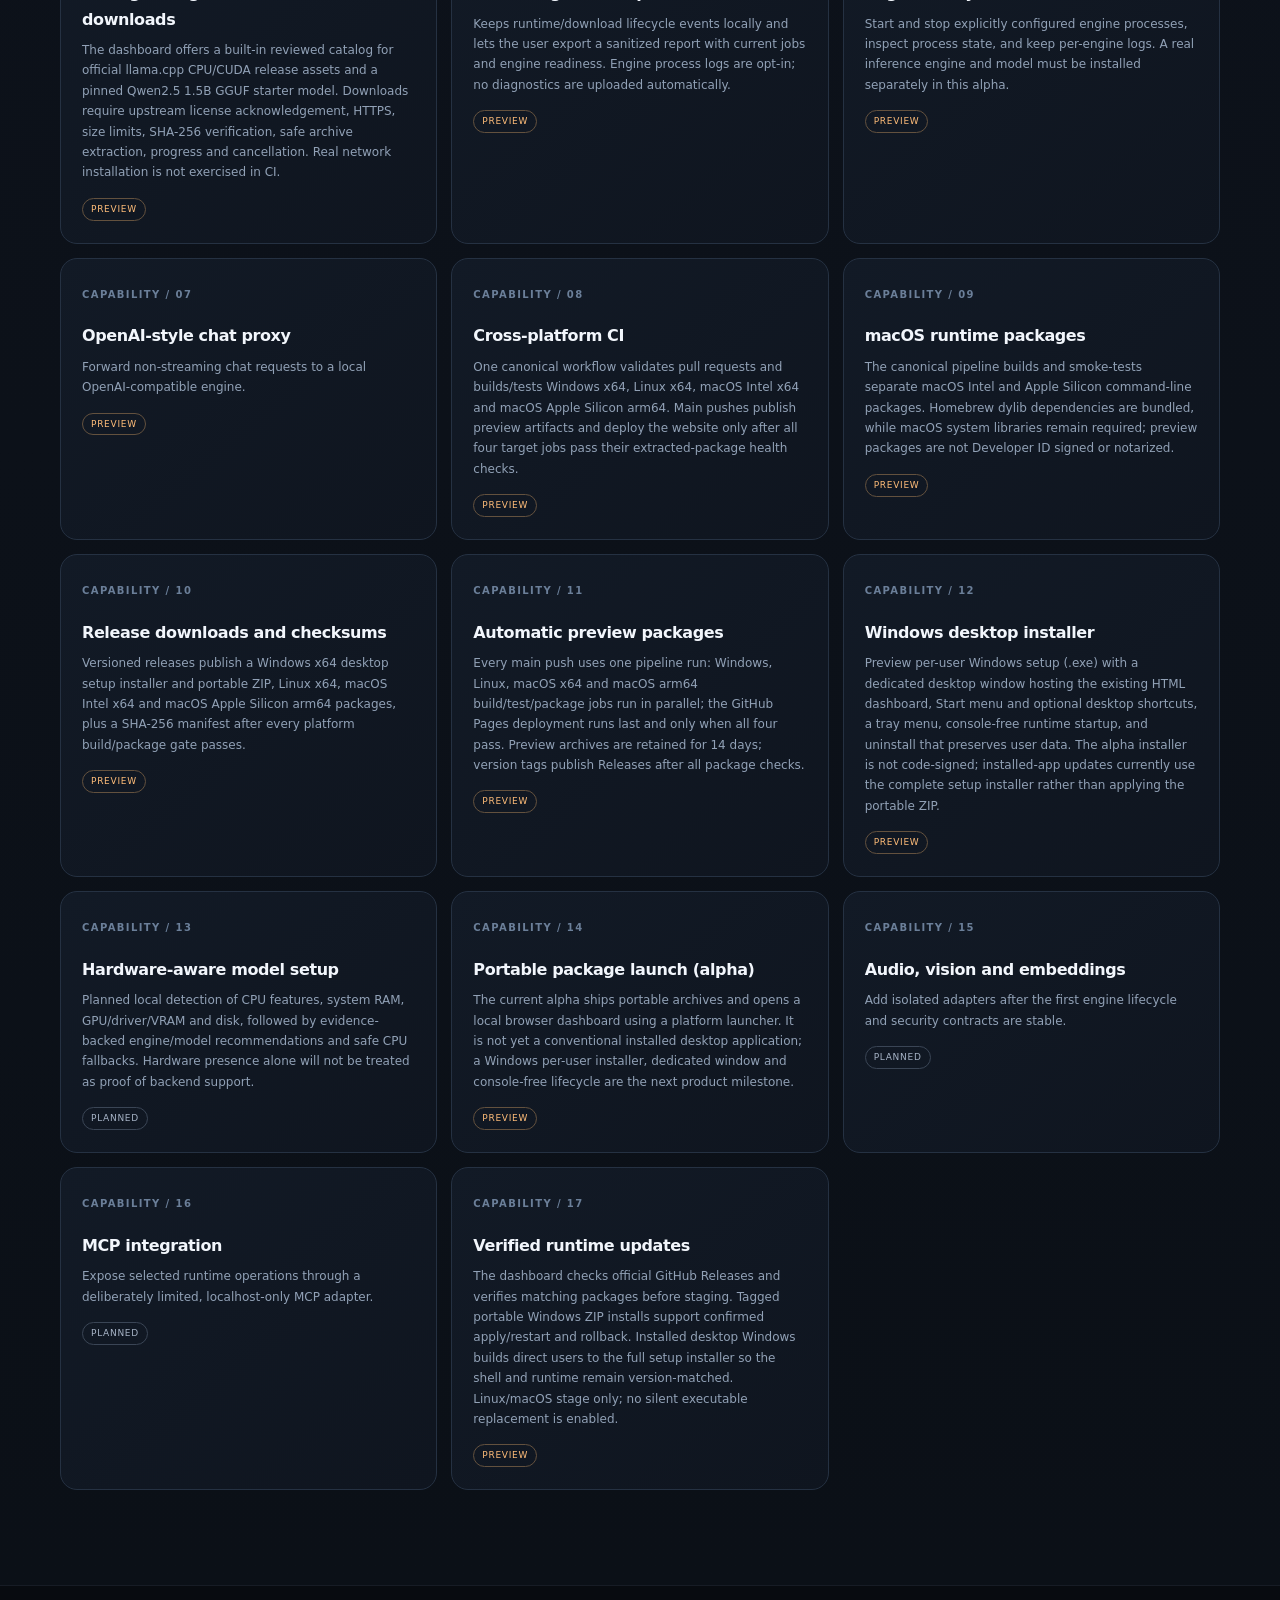
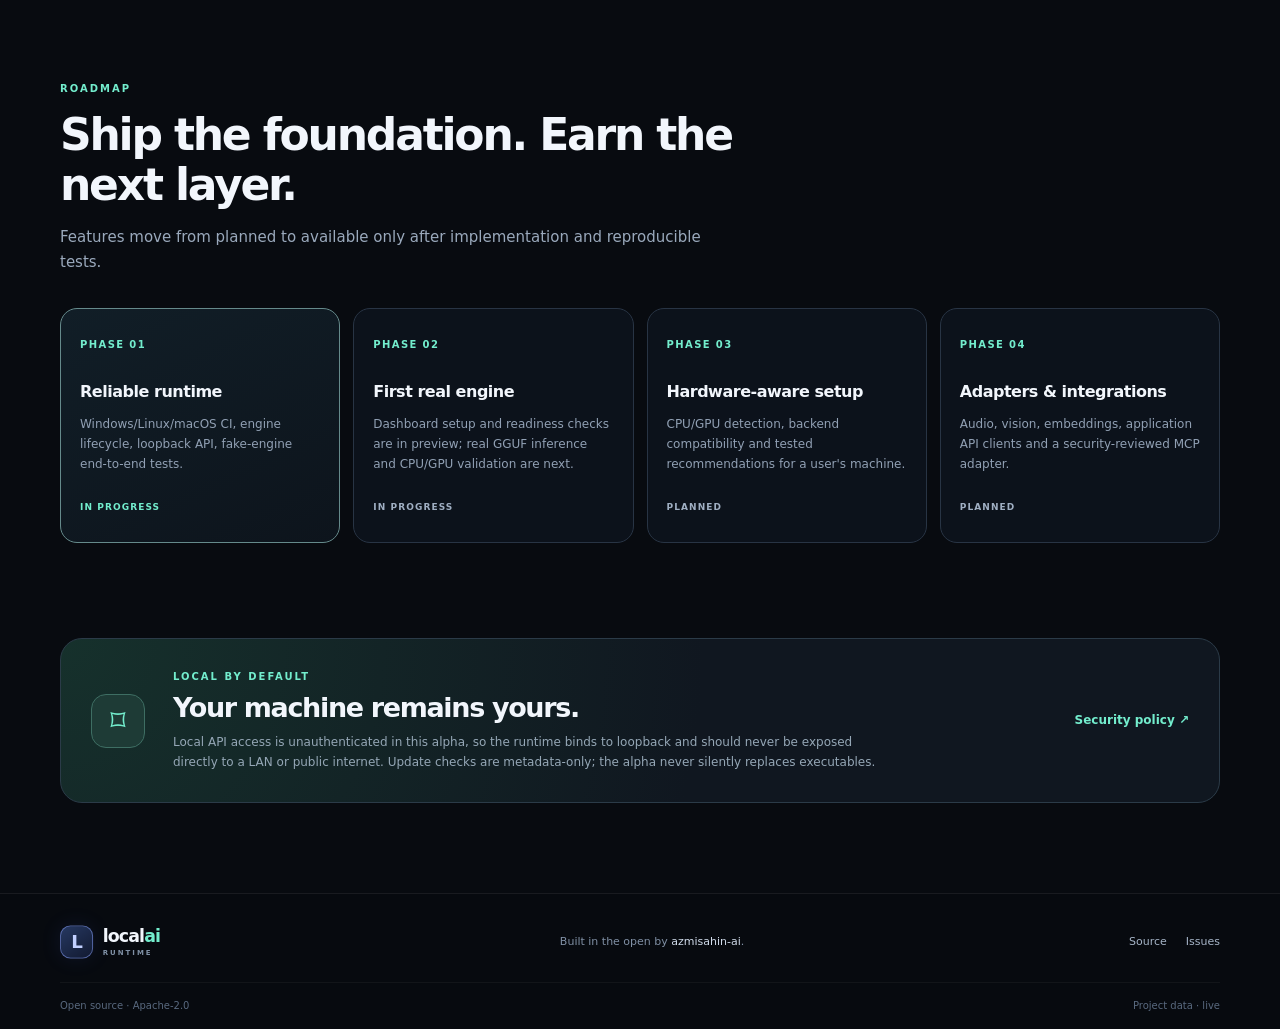
==== commit 3d33b187: "feat(windows): add user-facing desktop installer" ====
--- a/site/index.html
+++ b/site/index.html
@@ -44,7 +44,7 @@
     <section class="signal-strip container" aria-label="Project principles"><div><b>01</b><span>Run locally first</span></div><div><b>02</b><span>Keep engines isolated</span></div><div><b>03</b><span>Test before claiming support</span></div><div><b>04</b><span>Grow by adapters</span></div></section>
 
     <section id="downloads" class="section container">
-      <div class="section-intro"><p class="eyebrow">DOWNLOADS</p><h2>Start with your platform.</h2><p>Published builds and checksums are read live from GitHub Releases. The current alpha is a portable archive, not a conventional installer or native desktop window. Extract and launch it, then use the managed catalog to download an approved engine and model separately, with license review and integrity checks. A proper Windows installer and desktop app shell are the next product milestone.</p></div>
+      <div class="section-intro"><p class="eyebrow">DOWNLOADS</p><h2>Start with your platform.</h2><p>Published builds and checksums are read live from GitHub Releases. When the selected Windows release includes the desktop setup installer, use it for a per-user installation with Start menu launch and an embedded dashboard window; older releases still offer a portable ZIP. Linux and macOS remain portable archives. AI engines and models are downloaded separately, with license review and integrity checks.</p></div>
       <div class="release-card">
         <div class="release-top"><div><span class="release-label"><span class="pulse"></span> LATEST PUBLISHED BUILD</span><h3 id="latest-version">Checking releases…</h3><p id="latest-meta" class="muted-text">Connecting to GitHub Releases</p></div><a id="all-releases" href="https://github.com/azmisahin-ai/local-ai-runtime/releases" target="_blank" rel="noopener noreferrer" class="text-link">All releases ↗</a></div>
         <div id="download-grid" class="download-grid"><div class="download-option"><span class="platform-icon">⊞</span><div><strong>Windows x64</strong><small>Portable ZIP · model engine not included</small></div><span class="download-wait">Loading</span></div><div class="download-option"><span class="platform-icon">⌁</span><div><strong>Linux x64</strong><small>Portable TAR.GZ · runtime dependencies apply</small></div><span class="download-wait">Loading</span></div><div class="download-option"><span class="platform-icon">⌘</span><div><strong>macOS Intel (x64)</strong><small>Portable TAR.GZ · not notarized</small></div><span class="download-wait">Loading</span></div><div class="download-option"><span class="platform-icon">⌘</span><div><strong>macOS Apple Silicon (arm64)</strong><small>Portable TAR.GZ · not notarized</small></div><span class="download-wait">Loading</span></div></div>
@@ -54,13 +54,13 @@
     </section>
 
     <section id="quick-start" class="section container quick-start-section">
-      <div class="section-intro"><p class="eyebrow">FIRST RUN</p><h2>From download to a local answer.</h2><p>You do not need Git, build tools or a developer test script to use a published package. The current alpha opens the dashboard in your browser; a conventional installer and dedicated app window are planned. Settings, engines and models are stored separately from the program files.</p></div>
+      <div class="section-intro"><p class="eyebrow">FIRST RUN</p><h2>From download to a local answer.</h2><p>You do not need Git, build tools, a terminal or a developer test script to use a published package. Windows releases with the setup installer launch in their own desktop window. Older Windows releases and Linux/macOS use a portable launcher and local dashboard. Settings, engines and models are stored separately from program files.</p></div>
       <div class="quick-start-grid">
-        <article class="quick-start-card"><span class="quick-step">01</span><h3>Download and extract</h3><p>Choose Windows, Linux or macOS above and extract the archive into a folder you own. The runtime itself is small; the engine and model are installed separately.</p></article>
-        <article class="quick-start-card"><span class="quick-step">02</span><h3>Open the app</h3><p>Use the launcher included in the archive: <code>Start-LocalAIRuntime.cmd</code> on Windows, <code>Start-LocalAIRuntime.sh</code> on Linux or <code>Start-LocalAIRuntime.command</code> on macOS. If your older archive has no root launcher, follow its included <code>README-INSTALL.txt</code>.</p></article>
+        <article class="quick-start-card"><span class="quick-step">01</span><h3>Download and extract</h3><p>Choose the Windows installer when one is attached to the release, or download the portable archive for other builds/platforms. The runtime itself is small; the engine and model are installed separately.</p></article>
+        <article class="quick-start-card"><span class="quick-step">02</span><h3>Open the app</h3><p>For an installed Windows build, open Local AI Runtime from the Start menu. Closing its window moves it to the notification area; choose <strong>Exit and stop local engines</strong> to stop it completely. For portable builds, use <code>Start-LocalAIRuntime.cmd</code> on Windows, <code>Start-LocalAIRuntime.sh</code> on Linux or <code>Start-LocalAIRuntime.command</code> on macOS.</p></article>
         <article class="quick-start-card"><span class="quick-step">03</span><h3>Install a model and chat</h3><p>In the dashboard, install the reviewed llama.cpp CPU engine and starter model. When the engine status says <strong>Ready</strong>, send a message in <strong>Chat with your model</strong>.</p></article>
       </div>
-      <p class="quick-start-note">Updates are checked when the dashboard starts and while it remains open. Downloads are verified before install. Eligible portable Windows installs support user-confirmed apply and rollback; Linux/macOS currently require replacing the app archive after verification. The portable launchers are interim alpha tooling, not the final desktop-app experience. <strong>One-time note for v0.1.0-alpha:</strong> that first archive predates the click-to-start launcher, so install the next release manually into a new application folder once. Your settings, engines and models are stored separately and are preserved.</p>
+      <p class="quick-start-note">The dashboard checks for updates at startup and periodically. Portable Windows packages can apply verified runtime updates with rollback. Installed desktop Windows builds direct users to the full setup installer so the desktop shell and runtime stay in sync; close the app from its tray menu before running setup. The alpha installer is unsigned and may show a Windows publisher warning. Linux/macOS currently require replacing the app archive after verification. <strong>Moving from the portable archive:</strong> when a release offers the Windows setup installer, install it as the normal desktop app. Keep your existing portable folder until the installed app opens successfully. Settings, engines and models remain in the separate user-data folder.</p>
     </section>
 
     <section id="features" class="section section-alt">
